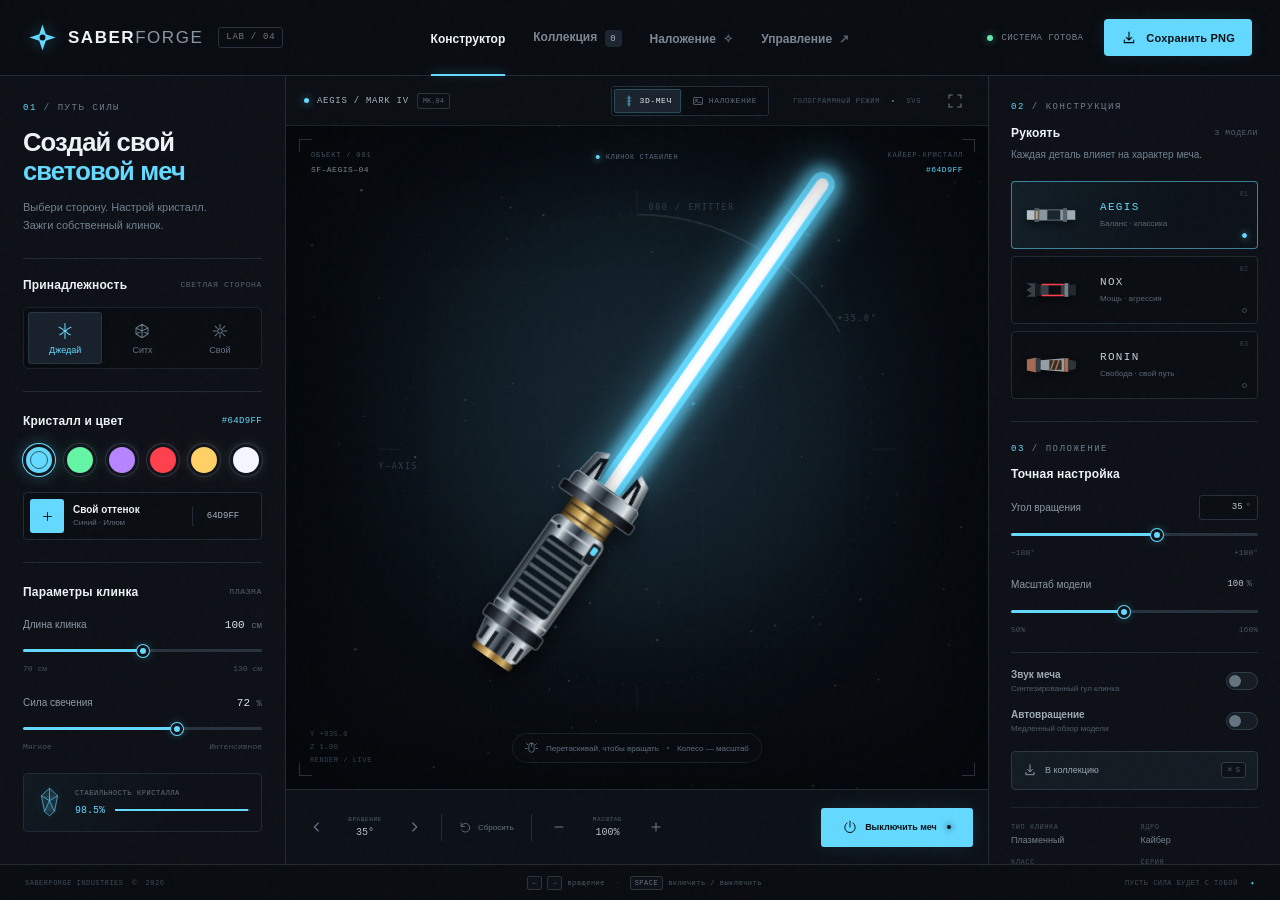
==== index.html @ 2fd8be06 "Release 1.0" ====
<!DOCTYPE html>
<html lang="ru">
<head>
  <meta charset="UTF-8">
  <meta name="viewport" content="width=device-width, initial-scale=1.0">
  <meta name="theme-color" content="#090c11">
  <meta name="description" content="Saberforge — конструктор светового меча и наложение клинка на фото. Выберите путь, цвет кристалла и рукоять, вращайте, масштабируйте и ставьте меч на любое изображение.">
  <title>Saberforge — конструктор светового меча</title>
  <link rel="icon" href="data:image/svg+xml,%3Csvg xmlns='http://www.w3.org/2000/svg' viewBox='0 0 64 64'%3E%3Cpath fill='%2364d9ff' d='M32 2l7 23 23 7-23 7-7 23-7-23-23-7 23-7z'/%3E%3C/svg%3E">
  <link rel="stylesheet" href="styles.css">
</head>
<body>
  <div class="app-shell">
    <header class="topbar">
      <button class="brand" id="brandButton" aria-label="Saberforge — вернуться к конструктору">
        <svg class="brand-mark" viewBox="0 0 40 40" aria-hidden="true">
          <path d="M20 2 24.5 15.5 38 20l-13.5 4.5L20 38l-4.5-13.5L2 20l13.5-4.5L20 2Z" fill="currentColor"/>
          <circle cx="20" cy="20" r="4" fill="#0a0d12"/>
        </svg>
        <span class="brand-word">SABER<span>FORGE</span></span>
        <span class="brand-edition">LAB / 04</span>
      </button>

      <nav class="main-nav" aria-label="Основная навигация">
        <button class="nav-link active" id="constructorButton">Конструктор</button>
        <button class="nav-link" id="collectionButton">Коллекция <span class="nav-count" id="collectionCount">0</span></button>
        <button class="nav-link" id="composeNavButton">Наложение <span class="nav-arrow">✧</span></button>
        <button class="nav-link" id="helpButton">Управление <span class="nav-arrow">↗</span></button>
      </nav>

      <div class="top-actions">
        <div class="system-status"><span class="status-dot"></span><span>Система готова</span></div>
        <button class="button button-primary export-button" id="exportButton">
          <svg viewBox="0 0 24 24" aria-hidden="true"><path d="M12 3v12m0 0 4-4m-4 4-4-4M5 15v4h14v-4"/></svg>
          <span id="exportLabel">Сохранить PNG</span>
        </button>
      </div>
    </header>

    <main class="workspace">
      <aside class="panel left-panel" aria-label="Настройки кристалла и клинка">
        <div class="panel-intro">
          <div class="eyebrow"><span>01</span> / ПУТЬ СИЛЫ</div>
          <h1>Создай свой<br><em>световой меч</em></h1>
          <p>Выбери сторону. Настрой кристалл.<br>Зажги собственный клинок.</p>
        </div>

        <section class="control-section faction-section">
          <div class="section-heading">
            <h2>Принадлежность</h2>
            <span class="micro-label" id="pathLabel">СВЕТЛАЯ СТОРОНА</span>
          </div>
          <div class="faction-switch" role="radiogroup" aria-label="Путь владельца">
            <button class="faction-button active" data-faction="jedi" role="radio" aria-checked="true">
              <svg viewBox="0 0 24 24" aria-hidden="true"><path d="M12 2v20M4 7c4 1 6 3 8 6 2-3 4-5 8-6M5 17c3-1 5-3 7-6 2 3 4 5 7 6"/></svg>
              Джедай
            </button>
            <button class="faction-button" data-faction="sith" role="radio" aria-checked="false">
              <svg viewBox="0 0 24 24" aria-hidden="true"><path d="m12 3 8 5v8l-8 5-8-5V8l8-5Zm0 0v18M4 8l16 8M20 8 4 16"/></svg>
              Ситх
            </button>
            <button class="faction-button" data-faction="custom" role="radio" aria-checked="false">
              <svg viewBox="0 0 24 24" aria-hidden="true"><path d="M12 3v4m0 10v4M3 12h4m10 0h4M5.6 5.6l2.8 2.8m7.2 7.2 2.8 2.8m0-12.8-2.8 2.8m-7.2 7.2-2.8 2.8"/><circle cx="12" cy="12" r="3"/></svg>
              Свой
            </button>
          </div>
        </section>

        <section class="control-section color-section">
          <div class="section-heading">
            <h2>Кристалл и цвет</h2>
            <span class="color-value" id="hexLabel">#64D9FF</span>
          </div>
          <div class="swatches" role="group" aria-label="Готовые цвета клинка">
            <button class="swatch active" style="--swatch:#64D9FF" data-color="#64D9FF" data-name="Синий · Илюм" aria-label="Синий цвет" title="Синий · Илюм"></button>
            <button class="swatch" style="--swatch:#64F5A5" data-color="#64F5A5" data-name="Зелёный · Дагоба" aria-label="Зелёный цвет" title="Зелёный · Дагоба"></button>
            <button class="swatch" style="--swatch:#B785FF" data-color="#B785FF" data-name="Фиолетовый · Хейст" aria-label="Фиолетовый цвет" title="Фиолетовый · Хейст"></button>
            <button class="swatch" style="--swatch:#FF404D" data-color="#FF404D" data-name="Красный · Мустафар" aria-label="Красный цвет" title="Красный · Мустафар"></button>
            <button class="swatch" style="--swatch:#FFD166" data-color="#FFD166" data-name="Жёлтый · Джедха" aria-label="Жёлтый цвет" title="Жёлтый · Джедха"></button>
            <button class="swatch swatch-white" style="--swatch:#F4F7FF" data-color="#F4F7FF" data-name="Белый · Очищенный" aria-label="Белый цвет" title="Белый · Очищенный"></button>
          </div>
          <div class="custom-color-control">
            <label class="color-picker-wrap" for="colorPicker" aria-label="Открыть палитру цветов">
              <input type="color" id="colorPicker" value="#64d9ff" aria-label="Выбрать собственный цвет">
              <svg viewBox="0 0 24 24" aria-hidden="true"><path d="M12 5v14M5 12h14"/></svg>
            </label>
            <span class="custom-color-copy"><strong>Свой оттенок</strong><small id="colorName">Синий · Илюм</small></span>
            <input class="hex-input" id="hexInput" value="64D9FF" maxlength="7" spellcheck="false" aria-label="HEX-код цвета">
          </div>
        </section>

        <section class="control-section blade-settings">
          <div class="section-heading"><h2>Параметры клинка</h2><span class="micro-label">ПЛАЗМА</span></div>
          <div class="range-control">
            <div class="range-label"><label for="bladeLength">Длина клинка</label><output id="bladeLengthValue" for="bladeLength">100 <span>см</span></output></div>
            <input type="range" id="bladeLength" min="70" max="130" value="100" step="1">
            <div class="range-extents"><span>70 см</span><span>130 см</span></div>
          </div>
          <div class="range-control glow-control">
            <div class="range-label"><label for="glowStrength">Сила свечения</label><output id="glowValue" for="glowStrength">72 <span>%</span></output></div>
            <input type="range" id="glowStrength" min="20" max="100" value="72" step="1">
            <div class="range-extents"><span>Мягкое</span><span>Интенсивное</span></div>
          </div>
        </section>

        <div class="crystal-status">
          <div class="crystal-icon" aria-hidden="true">
            <svg viewBox="0 0 40 48"><path d="m20 2 13 12-5 25-8 7-8-7-5-25L20 2Z"/><path d="m7 14 13 8 13-8M20 2v20m-8 17 8-17 8 17"/></svg>
          </div>
          <div class="crystal-status-copy">
            <span>СТАБИЛЬНОСТЬ КРИСТАЛЛА</span>
            <div class="stability-row"><strong id="stabilityValue">98.4%</strong><div class="stability-track"><i id="stabilityBar"></i></div></div>
          </div>
        </div>
      </aside>

      <section class="stage-panel" id="stagePanel" aria-label="Интерактивный предпросмотр меча">
        <div class="stage-topbar">
          <div class="model-title"><span class="live-dot"></span><strong id="saberModel">AEGIS / MARK IV</strong><span class="model-tag">MK.04</span></div>
          <div class="mode-switch" role="group" aria-label="Режим работы">
            <button class="mode-tab active" id="studioModeButton" aria-pressed="true">
              <svg viewBox="0 0 24 24" aria-hidden="true"><path d="M12 2v20"/><path d="M8 6h8M8 12h8M9 18h6" opacity=".55"/></svg>
              3D-меч
            </button>
            <button class="mode-tab" id="composeModeButton" aria-pressed="false">
              <svg viewBox="0 0 24 24" aria-hidden="true"><rect x="3" y="5" width="18" height="14" rx="2"/><circle cx="8.5" cy="10" r="1.6"/><path d="m4 17 5-5 4 4 3-2.5 5 4.5"/></svg>
              Наложение
            </button>
          </div>
          <div class="stage-mode">ГОЛОГРАММНЫЙ РЕЖИМ <span>•</span> SVG</div>
          <button class="icon-button fullscreen-button" id="fullscreenButton" title="Развернуть предпросмотр" aria-label="Развернуть предпросмотр">
            <svg viewBox="0 0 24 24" aria-hidden="true"><path d="M8 3H3v5m13-5h5v5M3 16v5h5m13-5v5h-5"/></svg>
          </button>
        </div>

        <div class="stage" id="stage" tabindex="0" aria-label="Световой меч. Перетаскивайте для вращения, используйте колесо мыши для масштабирования.">
          <canvas id="starsCanvas" aria-hidden="true"></canvas>
          <div class="stage-grid" aria-hidden="true"></div>
          <div class="ambient-glow" aria-hidden="true"></div>
          <div class="stage-vignette" aria-hidden="true"></div>

          <div class="stage-label stage-label-left">
            <span>ОБЪЕКТ / 001</span>
            <strong id="objectLabel">SF–AEGIS–04</strong>
          </div>
          <div class="stage-label stage-label-right">
            <span>КАЙБЕР-КРИСТАЛЛ</span>
            <strong id="crystalLabel">#64D9FF</strong>
          </div>
          <div class="stage-status" id="stageStatus"><i></i><span>КЛИНОК СТАБИЛЕН</span></div>

          <svg id="saberSvg" class="saber-svg" viewBox="0 0 1000 800" xmlns="http://www.w3.org/2000/svg" role="img" aria-label="Собранный световой меч">
            <defs>
              <linearGradient id="metal" x1="0" y1="0" x2="1" y2="0">
                <stop offset="0" stop-color="#141a20"/><stop offset=".12" stop-color="#5e6a75"/><stop offset=".25" stop-color="#d8e0e5"/><stop offset=".36" stop-color="#697580"/><stop offset=".51" stop-color="#242d35"/><stop offset=".7" stop-color="#98a3ac"/><stop offset=".85" stop-color="#e1e6e9"/><stop offset="1" stop-color="#242b31"/>
              </linearGradient>
              <linearGradient id="darkMetal" x1="0" y1="0" x2="1" y2="0">
                <stop offset="0" stop-color="#050609"/><stop offset=".18" stop-color="#252b33"/><stop offset=".33" stop-color="#6e7780"/><stop offset=".47" stop-color="#15191f"/><stop offset=".72" stop-color="#303740"/><stop offset=".88" stop-color="#101318"/><stop offset="1" stop-color="#030405"/>
              </linearGradient>
              <linearGradient id="goldMetal" x1="0" y1="0" x2="1" y2="0">
                <stop offset="0" stop-color="#302515"/><stop offset=".2" stop-color="#a78243"/><stop offset=".4" stop-color="#f2d58c"/><stop offset=".55" stop-color="#8d6a32"/><stop offset=".78" stop-color="#d4b36a"/><stop offset="1" stop-color="#3e2e17"/>
              </linearGradient>
              <linearGradient id="copperMetal" x1="0" y1="0" x2="1" y2="0">
                <stop offset="0" stop-color="#24120e"/><stop offset=".2" stop-color="#8e4b37"/><stop offset=".4" stop-color="#dc9470"/><stop offset=".62" stop-color="#663426"/><stop offset=".82" stop-color="#bd7456"/><stop offset="1" stop-color="#28140f"/>
              </linearGradient>
              <filter id="glowHeavy" filterUnits="userSpaceOnUse" x="-180" y="-480" width="360" height="640" color-interpolation-filters="sRGB"><feGaussianBlur stdDeviation="22"/></filter>
              <filter id="glowMedium" filterUnits="userSpaceOnUse" x="-100" y="-450" width="200" height="600" color-interpolation-filters="sRGB"><feGaussianBlur stdDeviation="8"/></filter>
              <filter id="softShadow" x="-80%" y="-40%" width="260%" height="190%"><feDropShadow dx="8" dy="14" stdDeviation="12" flood-color="#000" flood-opacity=".6"/></filter>
              <filter id="smallGlow" x="-200%" y="-200%" width="500%" height="500%"><feGaussianBlur stdDeviation="3"/></filter>
            </defs>

            <g class="orbit-system" fill="none" stroke="#7290a8" stroke-width="1" opacity=".18" aria-hidden="true">
              <circle cx="500" cy="390" r="284" stroke-dasharray="2 12"/>
              <circle cx="500" cy="390" r="338" stroke-dasharray="1 20" opacity=".55"/>
              <path d="M500 78v26M500 676v26M188 390h26M786 390h26" opacity=".8"/>
              <path d="M279 169l18 18M703 593l18 18M279 611l18-18M703 187l18-18" opacity=".5"/>
              <path d="M500 390 739 247" stroke-dasharray="4 9" opacity=".45"/>
              <circle cx="500" cy="390" r="7"/><circle cx="500" cy="390" r="2" fill="#7290a8"/>
              <path d="M500 107a283 283 0 0 1 245 142" stroke="#9bb2c4" stroke-width="2" opacity=".8"/>
            </g>
            <g class="orbit-copy" fill="#7890a3" opacity=".35" font-family="monospace" font-size="10" letter-spacing="2" aria-hidden="true">
              <text x="514" y="101">000 / EMITTER</text><text x="742" y="235">+35.0°</text><text x="188" y="414">Y–AXIS</text>
            </g>

            <g id="saberWorld" transform="translate(500 390)">
              <g id="saberTransform" transform="rotate(35) scale(1)">
                <g id="bladeScaler" transform="translate(0 60) scale(1 1) translate(0 -60)">
                  <g id="bladeGroup" fill="none" stroke-linecap="round">
                    <line x1="0" y1="-390" x2="0" y2="61" stroke="#64D9FF" stroke-width="74" opacity=".25" filter="url(#glowHeavy)" data-blade-color data-glow-heavy/>
                    <line x1="0" y1="-390" x2="0" y2="61" stroke="#64D9FF" stroke-width="48" opacity=".72" filter="url(#glowMedium)" data-blade-color data-glow-medium/>
                    <line x1="0" y1="-390" x2="0" y2="61" stroke="#64D9FF" stroke-width="30" opacity=".96" data-blade-color/>
                    <line x1="0" y1="-390" x2="0" y2="61" stroke="#F8FCFF" stroke-width="15"/>
                    <line x1="0" y1="-390" x2="0" y2="61" stroke="#FFFFFF" stroke-width="6"/>
                    <g id="bladeSparks" fill="#64D9FF" stroke="none" data-blade-fill>
                      <circle cx="24" cy="-84" r="2.2"><animate attributeName="opacity" values="0;1;0" dur="1.8s" repeatCount="indefinite"/></circle>
                      <circle cx="-27" cy="-214" r="1.6"><animate attributeName="opacity" values="0;.8;0" dur="2.3s" begin="-.8s" repeatCount="indefinite"/></circle>
                      <circle cx="21" cy="-330" r="1.8"><animate attributeName="opacity" values="0;.9;0" dur="2s" begin="-.3s" repeatCount="indefinite"/></circle>
                    </g>
                  </g>
                </g>

                <g id="hiltAegis" class="hilt-variant" filter="url(#softShadow)">
                  <path d="M-43 68-38 31-23 23-17 59H17L23 23 38 31 43 68Z" fill="url(#metal)" stroke="#87939c" stroke-width="1"/>
                  <path d="M-32 62-28 36-23 33-20 59M32 62 28 36 23 33 20 59" fill="none" stroke="#11181e" stroke-width="5"/>
                  <rect x="-46" y="61" width="92" height="23" rx="5" fill="url(#metal)" stroke="#a4afb7" stroke-width="1"/>
                  <rect x="-52" y="78" width="104" height="13" rx="3" fill="url(#darkMetal)" stroke="#66717a"/>
                  <rect x="-31" y="90" width="62" height="30" fill="url(#goldMetal)"/>
                  <path d="M-31 98h62M-31 111h62" stroke="#2c261b" stroke-width="3" opacity=".7"/>
                  <rect x="-36" y="117" width="72" height="139" rx="9" fill="url(#metal)" stroke="#87939c"/>
                  <rect x="-28" y="143" width="56" height="91" rx="5" fill="#11171c" stroke="#46515a"/>
                  <g stroke="#53606a" stroke-width="4">
                    <path d="M-27 151h54M-27 163h54M-27 175h54M-27 187h54M-27 199h54M-27 211h54M-27 223h54"/>
                  </g>
                  <path d="M-36 129h72M-36 243h72" stroke="#d6dde1" stroke-width="3" opacity=".65"/>
                  <rect x="22" y="122" width="13" height="27" rx="3" fill="#171d22" stroke="#929ca4"/>
                  <rect x="25" y="126" width="7" height="10" rx="2" fill="#64D9FF" data-accent-fill/>
                  <circle cx="-24" cy="130" r="3" fill="#12181d" stroke="#aab3ba"/>
                  <rect x="-40" y="253" width="80" height="16" rx="3" fill="url(#darkMetal)" stroke="#727e87"/>
                  <path d="M-34 269h68l-5 27-12 10h-34l-12-10Z" fill="url(#metal)" stroke="#75818a"/>
                  <path d="M-25 277v18M-12 277v24M0 277v26M12 277v24M25 277v18" stroke="#1b242b" stroke-width="5"/>
                  <rect x="-28" y="300" width="56" height="9" rx="3" fill="url(#goldMetal)"/>
                </g>

                <g id="hiltNox" class="hilt-variant" style="display:none" filter="url(#softShadow)">
                  <path d="M-55 69-46 12-26 30-18 64H18L26 30 46 12 55 69 35 86h-70Z" fill="url(#darkMetal)" stroke="#5f6870"/>
                  <path d="m-45 19 9 48M45 19 36 67" stroke="#a4adb4" stroke-width="3" opacity=".55"/>
                  <path d="M-33 58-28 31M33 58 28 31" stroke="#FF404D" stroke-width="3" data-accent-stroke filter="url(#smallGlow)"/>
                  <rect x="-48" y="68" width="96" height="26" rx="3" fill="url(#darkMetal)" stroke="#69737c"/>
                  <path d="M-48 74h96M-43 89h86" stroke="#a0a8ae" stroke-width="2" opacity=".5"/>
                  <rect x="-35" y="93" width="70" height="30" fill="url(#metal)"/>
                  <rect x="-40" y="121" width="80" height="139" rx="5" fill="url(#darkMetal)" stroke="#59636b"/>
                  <path d="M-40 135h80M-40 247h80" stroke="#77828b" stroke-width="4"/>
                  <path d="M-26 146h52v86h-52Z" fill="#080b0e" stroke="#343d45"/>
                  <g stroke="#3f4952" stroke-width="5">
                    <path d="m-25 153 50 12M-25 170l50 12M-25 187l50 12M-25 204l50 12"/>
                  </g>
                  <path d="M-31 128v117M31 128v117" stroke="#FF404D" stroke-width="2" opacity=".8" data-accent-stroke/>
                  <rect x="17" y="126" width="17" height="28" rx="2" fill="#080a0d" stroke="#7a848c"/>
                  <circle cx="25.5" cy="135" r="4" fill="#FF404D" data-accent-fill/>
                  <path d="M-43 258h86l-6 19h-74Z" fill="url(#metal)" stroke="#606b73"/>
                  <path d="M-35 276h70l-7 29-13 8h-30l-13-8Z" fill="url(#darkMetal)" stroke="#535e67"/>
                  <path d="M-23 281v22M-8 281v27M8 281v27M23 281v22" stroke="#050709" stroke-width="6"/>
                  <path d="M-23 311h46" stroke="#FF404D" stroke-width="3" data-accent-stroke/>
                </g>

                <g id="hiltRonin" class="hilt-variant" style="display:none" filter="url(#softShadow)">
                  <path d="M-40 66-34 29h16l5 35H13l5-35h16l6 37-12 18h-56Z" fill="url(#copperMetal)" stroke="#b8795e"/>
                  <path d="M-28 32v29M28 32v29" stroke="#f0b292" stroke-width="2" opacity=".6"/>
                  <rect x="-45" y="65" width="90" height="21" rx="8" fill="url(#darkMetal)" stroke="#76818a"/>
                  <rect x="-36" y="84" width="72" height="24" fill="url(#copperMetal)"/>
                  <path d="M-36 92h72M-36 102h72" stroke="#321d17" stroke-width="3"/>
                  <path d="M-34 107h68l8 143h-84Z" fill="url(#metal)" stroke="#7f8b93"/>
                  <path d="M-28 134h56l5 96h-66Z" fill="#191715" stroke="#65574d"/>
                  <g fill="none" stroke="#8d6b52" stroke-width="6">
                    <path d="m-28 139 55 17M-29 158l57 17M-30 177l59 17M-31 196l61 17"/>
                  </g>
                  <path d="M-35 118h70M-39 237h78" stroke="#d4a484" stroke-width="3"/>
                  <path d="M-37 120v112" stroke="#64D9FF" stroke-width="2" opacity=".85" data-accent-stroke/>
                  <rect x="20" y="114" width="20" height="34" rx="5" fill="url(#copperMetal)" stroke="#d69b7d"/>
                  <circle cx="30" cy="124" r="4" fill="#64D9FF" data-accent-fill/>
                  <rect x="-43" y="247" width="86" height="17" rx="4" fill="url(#copperMetal)" stroke="#bd8064"/>
                  <path d="M-35 264h70l-3 29-16 13h-32l-16-13Z" fill="url(#darkMetal)" stroke="#657079"/>
                  <path d="m-23 271 46 22M-25 285l25 12M3 270l22 11" stroke="#8f5b45" stroke-width="5"/>
                  <circle cx="0" cy="303" r="7" fill="url(#copperMetal)" stroke="#d19779"/>
                </g>
              </g>
            </g>
          </svg>

          <div class="drag-hint" id="dragHint">
            <svg viewBox="0 0 24 24" aria-hidden="true"><rect x="7" y="2" width="10" height="17" rx="5"/><path d="M12 2v6M4 12H1m22 0h-3M5 5 3 3m16 2 2-2"/></svg>
            <span>Перетаскивай, чтобы вращать</span><i></i><span>Колесо — масштаб</span>
          </div>
          <div class="view-data" aria-hidden="true"><span id="viewRotation">Y 035.0</span><span id="viewScale">Z 1.00</span><span>RENDER / LIVE</span></div>
          <div class="corner corner-tl" aria-hidden="true"></div><div class="corner corner-tr" aria-hidden="true"></div><div class="corner corner-bl" aria-hidden="true"></div><div class="corner corner-br" aria-hidden="true"></div>
        </div>

        <div class="compose-stage" id="composeStage" aria-label="Наложение светового меча на фото" hidden>
          <div class="compose-empty" id="composeEmpty">
            <div class="compose-empty-card">
              <div class="compose-empty-icon" aria-hidden="true">
                <svg viewBox="0 0 48 48"><rect x="4" y="10" width="40" height="29" rx="3"/><circle cx="16.5" cy="21" r="4"/><path d="m8 35 11-11 6.5 6.5 5.5-4.5 8 9"/></svg>
                <span>✦</span>
              </div>
              <span class="eyebrow"><span>04</span> / КОМПОЗИТ</span>
              <h2>Наложи меч на фото</h2>
              <p>Загрузи снимок, поставь клинок в нужную точку, подгони размер и угол — и сохрани готовую картинку. Фото не покидает браузер.</p>
              <div class="compose-empty-actions">
                <button class="button button-primary" id="uploadPhotoButton">
                  <svg viewBox="0 0 24 24" aria-hidden="true"><path d="M12 16V4m0 0L8 8m4-4 4 4M4 16v4h16v-4"/></svg>
                  <span>Выбрать фото</span>
                </button>
                <button class="button button-ghost" id="demoPhotoButton">Пример</button>
              </div>
              <span class="compose-empty-note">JPG · PNG · WEBP — или перетащи файл в это окно, либо вставь из буфера (Ctrl + V)</span>
            </div>
          </div>

          <div class="compose-viewport" id="composeViewport" hidden>
            <div class="compose-frame" id="composeFrame">
              <img class="compose-image" id="composeImage" alt="Фото с наложенным световым мечом" draggable="false">
              <svg class="compose-svg" id="composeSvg" xmlns="http://www.w3.org/2000/svg" aria-hidden="true">
                <defs id="composeDefs"></defs>
                <g id="ovRoot">
                  <g id="ovBladeScaler">
                    <g id="ovGlow" style="mix-blend-mode:screen">
                      <line data-ov-glow data-blade-color data-glow-heavy x1="0" y1="-390" x2="0" y2="61" stroke-width="74" opacity=".25" stroke-linecap="round" filter="url(#ov-glowHeavy)"/>
                      <line data-ov-glow data-blade-color data-glow-medium x1="0" y1="-390" x2="0" y2="61" stroke-width="48" opacity=".72" stroke-linecap="round" filter="url(#ov-glowMedium)"/>
                    </g>
                    <g id="ovSolid">
                      <line data-ov-core data-blade-color x1="0" y1="-390" x2="0" y2="61" stroke-width="30" opacity=".96" stroke-linecap="round"/>
                      <line x1="0" y1="-390" x2="0" y2="61" stroke="#F8FCFF" stroke-width="15" stroke-linecap="round"/>
                      <line x1="0" y1="-390" x2="0" y2="61" stroke="#FFFFFF" stroke-width="6" stroke-linecap="round"/>
                    </g>
                  </g>
                  <g id="ovHilt"></g>
                </g>
                <g id="ovGuides" pointer-events="none">
                  <line id="ovGuideLine" stroke="#9dc4dd" stroke-width="1" stroke-dasharray="6 9" opacity=".45" vector-effect="non-scaling-stroke"/>
                </g>
              </svg>
              <div class="ov-pivot" id="ovPivot" hidden></div>
              <button class="ov-handle ov-handle-rotate" id="ovRotateHandle" type="button" title="Повернуть меч" aria-label="Повернуть меч" hidden>
                <svg viewBox="0 0 24 24" aria-hidden="true"><path d="M20 12a8 8 0 1 1-3.2-6.4M20 4v5h-5"/></svg>
              </button>
              <button class="ov-handle ov-handle-scale" id="ovScaleHandle" type="button" title="Изменить размер" aria-label="Изменить размер" hidden>
                <svg viewBox="0 0 24 24" aria-hidden="true"><path d="M9 5H5v4m10-4h4v4M5 15v4h4m10-4v4h-4M9 9l-3-3m9 3 3-3M9 15l-3 3m9-3 3 3"/></svg>
              </button>
            </div>
          </div>

          <div class="compose-hint" id="composeHint" hidden>
            <svg viewBox="0 0 24 24" aria-hidden="true"><path d="M8 11V5.5a1.5 1.5 0 0 1 3 0V11m0 0V4.5a1.5 1.5 0 0 1 3 0V11m0 0V6.5a1.5 1.5 0 0 1 3 0V14a6 6 0 0 1-6 6h-1.5a5 5 0 0 1-3.9-1.9L5 15"/></svg>
            <span>Тащи меч — двигаешь</span><i></i><span>Кружок на клинке — поворот</span><i></i><span>Колесо — размер</span>
          </div>
          <div class="corner corner-tl" aria-hidden="true"></div><div class="corner corner-tr" aria-hidden="true"></div><div class="corner corner-bl" aria-hidden="true"></div><div class="corner corner-br" aria-hidden="true"></div>
        </div>

        <div class="stage-toolbar" aria-label="Быстрое управление видом">
          <div class="toolbar-group rotation-group">
            <button class="icon-button" id="rotateLeftButton" title="Повернуть на 15° влево" aria-label="Повернуть влево"><svg viewBox="0 0 24 24" aria-hidden="true"><path d="m14 6-6 6 6 6"/></svg></button>
            <div class="toolbar-readout"><span>ВРАЩЕНИЕ</span><strong id="rotationToolbarValue">35°</strong></div>
            <button class="icon-button" id="rotateRightButton" title="Повернуть на 15° вправо" aria-label="Повернуть вправо"><svg viewBox="0 0 24 24" aria-hidden="true"><path d="m10 6 6 6-6 6"/></svg></button>
          </div>
          <span class="toolbar-divider"></span>
          <button class="reset-button" id="resetViewButton"><svg viewBox="0 0 24 24" aria-hidden="true"><path d="M4 10a8 8 0 1 1 1 7M4 4v6h6"/></svg><span>Сбросить</span></button>
          <span class="toolbar-divider second-divider"></span>
          <div class="toolbar-group scale-group">
            <button class="icon-button" id="zoomOutButton" title="Уменьшить" aria-label="Уменьшить масштаб"><svg viewBox="0 0 24 24" aria-hidden="true"><path d="M6 12h12"/></svg></button>
            <div class="toolbar-readout"><span>МАСШТАБ</span><strong id="scaleToolbarValue">100%</strong></div>
            <button class="icon-button" id="zoomInButton" title="Увеличить" aria-label="Увеличить масштаб"><svg viewBox="0 0 24 24" aria-hidden="true"><path d="M6 12h12M12 6v12"/></svg></button>
          </div>
          <button class="ignite-button" id="igniteButton" aria-pressed="true">
            <svg viewBox="0 0 24 24" aria-hidden="true"><path d="M12 2v10m-5-7a9 9 0 1 0 10 0"/></svg>
            <span class="ignite-label">Выключить меч</span><i></i>
          </button>
        </div>

        <div class="stage-toolbar compose-toolbar" id="composeToolbar" aria-label="Управление мечом на фото" hidden>
          <button class="toolbar-photo-button" id="changePhotoButton" title="Выбрать другое фото">
            <svg viewBox="0 0 24 24" aria-hidden="true"><rect x="3" y="5" width="18" height="14" rx="2"/><circle cx="8.5" cy="10" r="1.6"/><path d="m4 17 5-5 4 4 3-2.5 5 4.5"/></svg>
            <span>Фото</span>
          </button>
          <span class="toolbar-divider"></span>
          <div class="toolbar-group rotation-group">
            <button class="icon-button" id="composeRotateLeft" title="Повернуть на 5° влево" aria-label="Повернуть влево"><svg viewBox="0 0 24 24" aria-hidden="true"><path d="m14 6-6 6 6 6"/></svg></button>
            <div class="toolbar-readout"><span>УГОЛ</span><strong id="composeRotationValue">0°</strong></div>
            <button class="icon-button" id="composeRotateRight" title="Повернуть на 5° вправо" aria-label="Повернуть вправо"><svg viewBox="0 0 24 24" aria-hidden="true"><path d="m10 6 6 6-6 6"/></svg></button>
          </div>
          <span class="toolbar-divider"></span>
          <div class="toolbar-group scale-group">
            <button class="icon-button" id="composeZoomOut" title="Уменьшить меч" aria-label="Уменьшить"><svg viewBox="0 0 24 24" aria-hidden="true"><path d="M6 12h12"/></svg></button>
            <div class="toolbar-readout"><span>РАЗМЕР</span><strong id="composeScaleValue">50%</strong></div>
            <button class="icon-button" id="composeZoomIn" title="Увеличить меч" aria-label="Увеличить"><svg viewBox="0 0 24 24" aria-hidden="true"><path d="M6 12h12M12 6v12"/></svg></button>
          </div>
          <span class="toolbar-divider"></span>
          <button class="reset-button flip-button" id="flipSaberButton" aria-pressed="false" title="Перевернуть меч другим концом">
            <svg viewBox="0 0 24 24" aria-hidden="true"><path d="M12 3v18m0-18-4 4m4-4 4 4m-4 14-4-4m4 4 4-4"/></svg>
            <span>Отразить</span>
          </button>
          <button class="reset-button" id="resetComposeButton" title="Вернуть меч в исходное положение">
            <svg viewBox="0 0 24 24" aria-hidden="true"><path d="M4 10a8 8 0 1 1 1 7M4 4v6h6"/></svg>
            <span>Сброс</span>
          </button>
          <button class="ignite-button" id="composeIgniteButton" aria-pressed="true">
            <svg viewBox="0 0 24 24" aria-hidden="true"><path d="M12 2v10m-5-7a9 9 0 1 0 10 0"/></svg>
            <span class="ignite-label">Выключить меч</span><i></i>
          </button>
        </div>
      </section>

      <aside class="panel right-panel" aria-label="Настройки рукояти и положения">
        <section class="control-section hilt-section">
          <div class="eyebrow"><span>02</span> / КОНСТРУКЦИЯ</div>
          <div class="section-heading hilt-heading"><h2>Рукоять</h2><span class="micro-label">3 МОДЕЛИ</span></div>
          <p class="section-description">Каждая деталь влияет на характер меча.</p>
          <div class="hilt-options" role="radiogroup" aria-label="Модель рукояти">
            <button class="hilt-card active" data-hilt="aegis" role="radio" aria-checked="true">
              <span class="hilt-preview" aria-hidden="true">
                <svg viewBox="0 0 110 44"><g transform="translate(55 22) rotate(-90)"><path d="M-7-42h14v12H-7z" fill="#b5c0c9"/><path d="M-10-31h20v7h-20z" fill="#525e68"/><path d="M-8-24h16v35H-8z" fill="#89969f"/><path d="M-7-12H7v19H-7z" fill="#1b242b"/><path d="M-10 11h20v6h-20z" fill="#59656e"/><path d="M-7 17H7v12H-7z" fill="#9eabb4"/><path d="M-6-29H6v3H-6z" fill="#c6a867"/></g></svg>
              </span>
              <span class="hilt-card-copy"><strong>AEGIS</strong><small>Баланс · классика</small></span>
              <span class="hilt-card-index">01</span><span class="selected-indicator"></span>
            </button>
            <button class="hilt-card" data-hilt="nox" role="radio" aria-checked="false">
              <span class="hilt-preview" aria-hidden="true">
                <svg viewBox="0 0 110 44"><g transform="translate(55 22) rotate(-90)"><path d="m-10-43 5 8 5-8 5 8 5-8v14h-20z" fill="#373f47"/><path d="M-9-30H9v8H-9z" fill="#151a1f"/><path d="M-8-22H8v35H-8z" fill="#343d45"/><path d="M-7-10H7V8H-7z" fill="#090c10"/><path d="M-10 13h20v6h-20z" fill="#77818a"/><path d="M-8 19H8v11H-8z" fill="#20272d"/><path d="M-9-20H-7v32H-9zM7-20H9v32H7z" fill="#ff404d"/></g></svg>
              </span>
              <span class="hilt-card-copy"><strong>NOX</strong><small>Мощь · агрессия</small></span>
              <span class="hilt-card-index">02</span><span class="selected-indicator"></span>
            </button>
            <button class="hilt-card" data-hilt="ronin" role="radio" aria-checked="false">
              <span class="hilt-preview" aria-hidden="true">
                <svg viewBox="0 0 110 44"><g transform="translate(55 22) rotate(-90)"><path d="M-8-42H8l3 14h-22z" fill="#a56b51"/><path d="M-10-29h20v7h-20z" fill="#313a42"/><path d="M-7-22H7l3 35h-20z" fill="#939ea5"/><path d="M-7-9H7V9H-7z" fill="#382a22"/><path d="M-10 13h20v6h-20z" fill="#a56b51"/><path d="M-8 19H8l-2 11H-6z" fill="#2b333a"/><path d="m-7-7 14 5M-7 0l14 5" stroke="#a57b5f" stroke-width="2"/></g></svg>
              </span>
              <span class="hilt-card-copy"><strong>RONIN</strong><small>Свобода · свой путь</small></span>
              <span class="hilt-card-index">03</span><span class="selected-indicator"></span>
            </button>
          </div>
        </section>

        <section class="control-section position-section">
          <div class="eyebrow"><span>03</span> / ПОЛОЖЕНИЕ</div>
          <div class="section-heading"><h2>Точная настройка</h2></div>
          <div class="range-control position-control">
            <div class="range-label"><label for="rotationRange">Угол вращения</label><div class="number-field"><input type="number" id="rotationInput" min="-180" max="180" value="35" aria-label="Угол вращения в градусах"><span>°</span></div></div>
            <input type="range" id="rotationRange" min="-180" max="180" value="35" step="1">
            <div class="range-extents"><span>−180°</span><span>+180°</span></div>
          </div>
          <div class="range-control position-control">
            <div class="range-label"><label for="scaleRange">Масштаб модели</label><div class="number-field static-number"><output id="scaleValue" for="scaleRange">100</output><span>%</span></div></div>
            <input type="range" id="scaleRange" min="50" max="160" value="100" step="1">
            <div class="range-extents"><span>50%</span><span>160%</span></div>
          </div>
        </section>

        <section class="control-section experience-section">
          <div class="toggle-row">
            <div><strong>Звук меча</strong><small>Синтезированный гул клинка</small></div>
            <button class="switch" id="soundToggle" role="switch" aria-checked="false" aria-label="Звук меча"><span></span></button>
          </div>
          <div class="toggle-row">
            <div><strong>Автовращение</strong><small>Медленный обзор модели</small></div>
            <button class="switch" id="autoRotateToggle" role="switch" aria-checked="false" aria-label="Автовращение"><span></span></button>
          </div>
        </section>

        <div class="right-bottom">
          <button class="save-collection-button" id="saveCollectionButton"><svg viewBox="0 0 24 24" aria-hidden="true"><path d="M12 3v12m-4-4 4 4 4-4M5 16v4h14v-4"/></svg><span>В коллекцию</span><kbd>⌘ S</kbd></button>
          <div class="spec-grid">
            <div><span>ТИП КЛИНКА</span><strong>Плазменный</strong></div>
            <div><span>ЯДРО</span><strong>Кайбер</strong></div>
            <div><span>КЛАСС</span><strong id="classSpec">Джедай</strong></div>
            <div><span>СЕРИЯ</span><strong>SF / 04</strong></div>
          </div>
        </div>
      </aside>
    </main>

    <footer class="footer">
      <span>SABERFORGE INDUSTRIES <i>©</i> 2026</span>
      <span class="footer-tip"><kbd>←</kbd><kbd>→</kbd> вращение <b>·</b> <kbd>SPACE</kbd> включить / выключить</span>
      <span class="footer-signature">ПУСТЬ СИЛА БУДЕТ С ТОБОЙ <span>✦</span></span>
    </footer>
  </div>

  <dialog class="modal collection-modal" id="collectionDialog">
    <div class="modal-header">
      <div><span class="eyebrow">ЛИЧНЫЙ АРХИВ</span><h2>Моя коллекция</h2><p>Сохранённые мечи живут в этом браузере.</p></div>
      <button class="icon-button modal-close" data-close="collectionDialog" aria-label="Закрыть коллекцию"><svg viewBox="0 0 24 24"><path d="m6 6 12 12M18 6 6 18"/></svg></button>
    </div>
    <div class="collection-grid" id="collectionGrid"></div>
  </dialog>

  <dialog class="modal help-modal" id="helpDialog">
    <div class="modal-header">
      <div><span class="eyebrow">КРАТКИЙ ИНСТРУКТАЖ</span><h2>Управление мечом</h2><p>Всё необходимое для работы в мастерской.</p></div>
      <button class="icon-button modal-close" data-close="helpDialog" aria-label="Закрыть справку"><svg viewBox="0 0 24 24"><path d="m6 6 12 12M18 6 6 18"/></svg></button>
    </div>
    <div class="help-list">
      <div><span class="help-number">01</span><div><strong>Вращение</strong><p>Захвати меч мышью или пальцем и двигай влево и вправо. Стрелки на клавиатуре поворачивают на 5°.</p></div><kbd>← →</kbd></div>
      <div><span class="help-number">02</span><div><strong>Масштаб</strong><p>Используй колесо мыши над голограммой, кнопки под ней или клавиши «+» и «−».</p></div><kbd>+ −</kbd></div>
      <div><span class="help-number">03</span><div><strong>Своя конфигурация</strong><p>Выбери путь, модель рукояти и готовый кристалл — или задай любой HEX-цвет вручную.</p></div><span class="help-gem">◆</span></div>
      <div><span class="help-number">04</span><div><strong>Сохранение</strong><p>«Сохранить PNG» создаёт изображение голограммы. Кнопка «В коллекцию» сохраняет настройки локально.</p></div><kbd>⌘ S</kbd></div>
      <div><span class="help-number">05</span><div><strong>Наложение на фото</strong><p>Режим «Наложение»: загрузи снимок, тащи меч мышью, крути за кружок на клинке, тяни за нижний кружок или колесо мыши для размера. Shift при повороте — шаг 15°. Затем «Сохранить фото».</p></div><kbd>⇧</kbd></div>
    </div>
    <button class="button button-primary help-ready" data-close="helpDialog">Понятно, к сборке</button>
  </dialog>

  <input type="file" id="photoInput" accept="image/*" hidden>
  <div class="toast" id="toast" role="status" aria-live="polite"><span class="toast-icon">✓</span><span id="toastMessage">Готово</span></div>
  <script src="assets/demo-photo.js"></script>
  <script src="app.js"></script>
</body>
</html>
---- styles.css ----
@charset "UTF-8";

:root {
  color-scheme: dark;
  --bg: #080a0e;
  --panel: #0d1117;
  --panel-deep: #090d12;
  --surface: #121821;
  --surface-hover: #18212c;
  --line: #222a34;
  --line-soft: #1a222c;
  --text: #edf2f7;
  --muted: #7d8997;
  --dim: #505c6a;
  --saber-color: #64d9ff;
  --saber-rgb: 100, 217, 255;
  --on-saber: #071016;
  --mono: "SFMono-Regular", Consolas, "Liberation Mono", Menlo, monospace;
  --sans: Inter, "Segoe UI", Roboto, Helvetica, Arial, sans-serif;
}

* { box-sizing: border-box; }
html { min-width: 320px; background: var(--bg); }
body {
  margin: 0;
  min-width: 320px;
  min-height: 100vh;
  color: var(--text);
  background:
    radial-gradient(circle at 50% -20%, rgba(74, 104, 133, .08), transparent 38%),
    var(--bg);
  font-family: var(--sans);
  font-size: 14px;
  -webkit-font-smoothing: antialiased;
}
body::before {
  content: "";
  position: fixed;
  inset: 0;
  z-index: 9999;
  opacity: .024;
  pointer-events: none;
  background-image: url("data:image/svg+xml,%3Csvg viewBox='0 0 180 180' xmlns='http://www.w3.org/2000/svg'%3E%3Cfilter id='n'%3E%3CfeTurbulence type='fractalNoise' baseFrequency='.85' numOctaves='4' stitchTiles='stitch'/%3E%3C/filter%3E%3Crect width='100%25' height='100%25' filter='url(%23n)' opacity='.8'/%3E%3C/svg%3E");
}
button, input { font: inherit; }
button { color: inherit; }
button, label, input[type="range"] { -webkit-tap-highlight-color: transparent; }
button { border: 0; cursor: pointer; }
button:focus-visible, input:focus-visible, .stage:focus-visible {
  outline: 2px solid var(--saber-color);
  outline-offset: 3px;
}
button:disabled { opacity: .55; cursor: wait; }
svg { display: block; }
::selection { color: #071016; background: var(--saber-color); }
::-webkit-scrollbar { width: 5px; height: 5px; }
::-webkit-scrollbar-track { background: transparent; }
::-webkit-scrollbar-thumb { background: #2a3541; border-radius: 8px; }

.app-shell { min-height: 100vh; display: flex; flex-direction: column; }
.topbar {
  height: 76px;
  flex: 0 0 76px;
  padding: 0 28px;
  display: grid;
  grid-template-columns: 1fr auto 1fr;
  align-items: center;
  gap: 24px;
  background: rgba(10, 13, 18, .96);
  border-bottom: 1px solid var(--line);
  position: relative;
  z-index: 20;
}
.brand {
  display: flex;
  align-items: center;
  justify-self: start;
  gap: 11px;
  padding: 0;
  background: transparent;
  text-align: left;
}
.brand-mark { width: 29px; height: 29px; color: var(--saber-color); filter: drop-shadow(0 0 8px rgba(var(--saber-rgb), .3)); transition: color .3s; }
.brand-word { font-size: 17px; font-weight: 800; letter-spacing: .09em; line-height: 1; }
.brand-word > span { color: #8b96a2; font-weight: 400; }
.brand-edition {
  margin-left: 4px;
  padding: 5px 7px;
  border: 1px solid #28323d;
  border-radius: 3px;
  color: #6d7884;
  font: 9px/1 var(--mono);
  letter-spacing: .08em;
}
.main-nav { align-self: stretch; display: flex; align-items: stretch; gap: 28px; }
.nav-link {
  position: relative;
  padding: 2px 0 0;
  background: transparent;
  color: #7b8794;
  font-size: 12px;
  font-weight: 600;
  white-space: nowrap;
  transition: color .2s;
}
.nav-link:hover { color: #e7edf3; }
.nav-link.active { color: var(--text); }
.nav-link.active::after {
  content: "";
  position: absolute;
  height: 2px;
  left: 0;
  right: 0;
  bottom: -1px;
  background: var(--saber-color);
  box-shadow: 0 -2px 10px rgba(var(--saber-rgb), .4);
}
.nav-count {
  display: inline-grid;
  place-items: center;
  min-width: 17px;
  height: 17px;
  margin-left: 4px;
  padding: 0 4px;
  border-radius: 4px;
  background: #1c2530;
  color: #a8b3bf;
  font: 9px var(--mono);
}
.nav-arrow { margin-left: 4px; color: #53606d; }
.top-actions { display: flex; align-items: center; justify-self: end; gap: 21px; }
.system-status { display: flex; align-items: center; gap: 8px; color: #74818e; font: 9px var(--mono); letter-spacing: .05em; text-transform: uppercase; }
.status-dot, .live-dot {
  display: inline-block;
  width: 6px;
  height: 6px;
  flex: 0 0 auto;
  border-radius: 50%;
  background: #66e3ac;
  box-shadow: 0 0 9px rgba(102, 227, 172, .55);
}
.button {
  min-height: 38px;
  padding: 0 16px;
  border: 1px solid transparent;
  border-radius: 4px;
  display: inline-flex;
  align-items: center;
  justify-content: center;
  gap: 9px;
  font-size: 11px;
  font-weight: 700;
  letter-spacing: .02em;
  transition: transform .2s, background .2s, box-shadow .2s;
}
.button:active { transform: translateY(1px); }
.button svg { width: 16px; height: 16px; fill: none; stroke: currentColor; stroke-width: 1.7; stroke-linecap: round; stroke-linejoin: round; }
.button-primary { background: var(--saber-color); color: var(--on-saber); box-shadow: 0 0 18px rgba(var(--saber-rgb), .09); }
.button-primary:hover { box-shadow: 0 0 24px rgba(var(--saber-rgb), .22); filter: brightness(1.06); }
.export-button { min-height: 37px; }

.workspace {
  flex: 1 0 auto;
  height: calc(100vh - 112px);
  min-height: 690px;
  display: grid;
  grid-template-columns: 286px minmax(450px, 1fr) 292px;
  overflow: hidden;
}
.panel {
  min-width: 0;
  background: var(--panel);
  overflow-y: auto;
  overflow-x: hidden;
  scrollbar-width: thin;
  position: relative;
  z-index: 5;
}
.left-panel { border-right: 1px solid var(--line); padding: 27px 23px 22px; }
.right-panel { border-left: 1px solid var(--line); padding: 26px 22px 20px; display: flex; flex-direction: column; }
.panel-intro { padding-bottom: 24px; }
.eyebrow { color: #6f7e8c; font: 9px/1.3 var(--mono); letter-spacing: .17em; text-transform: uppercase; }
.eyebrow > span { color: var(--saber-color); }
.panel-intro h1 { margin: 13px 0 12px; font-size: clamp(25px, 2vw, 31px); line-height: 1.13; letter-spacing: -.035em; font-weight: 550; }
.panel-intro h1 em { color: var(--saber-color); font-style: normal; font-weight: 650; transition: color .25s; }
.panel-intro p, .section-description { margin: 0; color: #718090; font-size: 11px; line-height: 1.65; }
.control-section { padding: 22px 0; border-top: 1px solid var(--line); }
.section-heading { display: flex; align-items: center; justify-content: space-between; gap: 10px; margin-bottom: 15px; }
.section-heading h2 { margin: 0; font-size: 12px; line-height: 1.2; font-weight: 650; letter-spacing: .015em; }
.micro-label { color: #546170; font: 8px var(--mono); letter-spacing: .08em; white-space: nowrap; }
.color-value { color: var(--saber-color); font: 9px var(--mono); letter-spacing: .04em; }

.faction-section { padding-top: 19px; }
.faction-switch { padding: 4px; display: grid; grid-template-columns: repeat(3, 1fr); gap: 3px; border: 1px solid #1b232d; border-radius: 5px; background: #090d12; }
.faction-button {
  height: 52px;
  padding: 5px 2px;
  border: 1px solid transparent;
  border-radius: 3px;
  background: transparent;
  color: #657382;
  display: flex;
  flex-direction: column;
  align-items: center;
  justify-content: center;
  gap: 5px;
  font-size: 9px;
  transition: color .2s, background .2s, border-color .2s;
}
.faction-button svg { width: 18px; height: 18px; fill: none; stroke: currentColor; stroke-width: 1.4; stroke-linecap: round; stroke-linejoin: round; }
.faction-button:hover { color: #b7c2cc; background: #111821; }
.faction-button.active { color: var(--saber-color); background: #18212b; border-color: #2a3541; box-shadow: 0 2px 9px rgba(0,0,0,.25); }

.swatches { display: grid; grid-template-columns: repeat(6, 1fr); gap: 9px; margin-bottom: 16px; }
.swatch {
  width: 100%;
  aspect-ratio: 1;
  max-width: 32px;
  min-width: 24px;
  justify-self: center;
  border-radius: 50%;
  position: relative;
  background: var(--swatch);
  border: 3px solid #10151b;
  box-shadow: 0 0 0 1px #2b3540, 0 0 12px color-mix(in srgb, var(--swatch) 14%, transparent);
  transition: transform .2s, box-shadow .2s;
}
.swatch:hover { transform: translateY(-2px) scale(1.07); box-shadow: 0 0 0 1px #66717d, 0 0 17px color-mix(in srgb, var(--swatch) 30%, transparent); }
.swatch.active { box-shadow: 0 0 0 1px var(--swatch), 0 0 16px color-mix(in srgb, var(--swatch) 32%, transparent); }
.swatch.active::after { content: ""; position: absolute; inset: 4px; border: 1px solid rgba(5,10,14,.6); border-radius: 50%; }
.swatch-white.active::after { border-color: rgba(5,10,14,.3); }
.custom-color-control {
  min-height: 48px;
  padding: 6px 8px 6px 6px;
  display: flex;
  align-items: center;
  gap: 9px;
  border: 1px solid #222c36;
  border-radius: 4px;
  background: #0a0e13;
  cursor: pointer;
}
.color-picker-wrap { width: 34px; height: 34px; flex: 0 0 34px; position: relative; border-radius: 3px; overflow: hidden; background: var(--saber-color); }
.color-picker-wrap input { position: absolute; inset: -8px; width: 52px; height: 52px; padding: 0; border: 0; cursor: pointer; opacity: 0; }
.color-picker-wrap svg { position: absolute; width: 15px; height: 15px; left: 10px; top: 10px; fill: none; stroke: var(--on-saber); stroke-width: 1.5; pointer-events: none; }
.custom-color-copy { min-width: 0; display: flex; flex-direction: column; gap: 3px; flex: 1; }
.custom-color-copy strong { font-size: 10px; font-weight: 600; }
.custom-color-copy small { max-width: 105px; overflow: hidden; text-overflow: ellipsis; white-space: nowrap; color: #5e6c7b; font-size: 8px; }
.hex-input { width: 61px; padding: 5px 3px; border: 0; border-left: 1px solid #222c36; border-radius: 0; background: transparent; color: #a6b2bd; font: 9px var(--mono); text-align: center; text-transform: uppercase; outline-offset: 0; }
.hex-input::before { content: "#"; }

.range-control + .range-control { margin-top: 19px; }
.range-label { min-height: 22px; margin-bottom: 8px; display: flex; align-items: center; justify-content: space-between; gap: 12px; }
.range-label > label { color: #8d99a6; font-size: 10px; }
.range-label > output { color: #d8e0e7; font: 11px var(--mono); }
.range-label > output span { color: #62707e; font-size: 9px; }
input[type="range"] {
  --range-progress: 50%;
  width: 100%;
  height: 14px;
  margin: 0;
  padding: 0;
  appearance: none;
  -webkit-appearance: none;
  background: transparent;
  cursor: pointer;
}
input[type="range"]::-webkit-slider-runnable-track { height: 3px; border-radius: 4px; background: linear-gradient(to right, var(--saber-color) 0 var(--range-progress), #28323d var(--range-progress) 100%); }
input[type="range"]::-moz-range-track { height: 3px; border-radius: 4px; background: linear-gradient(to right, var(--saber-color) 0 var(--range-progress), #28323d var(--range-progress) 100%); }
input[type="range"]::-webkit-slider-thumb { width: 12px; height: 12px; margin-top: -4.5px; appearance: none; -webkit-appearance: none; border: 3px solid #0d1218; border-radius: 50%; background: var(--saber-color); box-shadow: 0 0 0 1px var(--saber-color), 0 0 9px rgba(var(--saber-rgb), .35); }
input[type="range"]::-moz-range-thumb { width: 7px; height: 7px; border: 3px solid #0d1218; border-radius: 50%; background: var(--saber-color); box-shadow: 0 0 0 1px var(--saber-color); }
.range-extents { display: flex; justify-content: space-between; margin-top: 3px; color: #465361; font: 8px var(--mono); }
.crystal-status { min-height: 59px; padding: 10px 11px; display: flex; align-items: center; gap: 12px; border: 1px solid #202a34; border-radius: 4px; background: linear-gradient(110deg, rgba(var(--saber-rgb), .04), transparent 65%); }
.crystal-icon { width: 28px; height: 36px; display: grid; place-items: center; }
.crystal-icon svg { width: 25px; height: 32px; fill: rgba(var(--saber-rgb), .09); stroke: var(--saber-color); stroke-width: 1; filter: drop-shadow(0 0 5px rgba(var(--saber-rgb), .25)); }
.crystal-status-copy { min-width: 0; flex: 1; }
.crystal-status-copy > span { display: block; margin-bottom: 8px; color: #62707e; font: 7px var(--mono); letter-spacing: .08em; }
.stability-row { display: flex; align-items: center; gap: 10px; }
.stability-row strong { color: var(--saber-color); font: 10px var(--mono); }
.stability-track { height: 2px; flex: 1; background: #27313b; overflow: hidden; }
.stability-track i { display: block; height: 100%; width: 98.4%; background: var(--saber-color); box-shadow: 0 0 8px var(--saber-color); transition: width .3s; }

.stage-panel { min-width: 0; min-height: 0; display: flex; flex-direction: column; background: #080c11; position: relative; }
.stage-topbar { height: 50px; flex: 0 0 50px; padding: 0 18px; display: flex; align-items: center; gap: 16px; border-bottom: 1px solid var(--line-soft); background: #0b0f14; position: relative; z-index: 4; }
.model-title { display: flex; align-items: center; gap: 8px; white-space: nowrap; }
.model-title strong { font: 9px var(--mono); letter-spacing: .08em; color: #a5b0bb; }
.live-dot { width: 5px; height: 5px; background: var(--saber-color); box-shadow: 0 0 8px rgba(var(--saber-rgb), .7); }
.model-tag { padding: 3px 5px; border: 1px solid #28333e; border-radius: 2px; color: #556270; font: 7px var(--mono); }
.stage-mode { margin-left: auto; color: #455360; font: 7px var(--mono); letter-spacing: .09em; white-space: nowrap; }
.stage-mode span { margin: 0 6px; color: #6d7d8b; }
.icon-button { width: 31px; height: 31px; padding: 0; display: inline-grid; place-items: center; flex: 0 0 auto; border: 1px solid transparent; border-radius: 3px; background: transparent; color: #6c7a88; transition: color .2s, background .2s, border-color .2s; }
.icon-button:hover { color: #e2e9ef; border-color: #2a3541; background: #151c24; }
.icon-button svg { width: 16px; height: 16px; fill: none; stroke: currentColor; stroke-width: 1.6; stroke-linecap: round; stroke-linejoin: round; }
.fullscreen-button { margin-left: 2px; }
.stage { flex: 1; min-height: 0; position: relative; overflow: hidden; cursor: grab; touch-action: none; isolation: isolate; background: radial-gradient(ellipse at 52% 44%, #101923 0, #090e14 46%, #070a0e 82%); }
.stage:active, .stage.dragging { cursor: grabbing; }
#starsCanvas { position: absolute; inset: 0; width: 100%; height: 100%; z-index: -1; opacity: .8; }
.stage-grid { position: absolute; inset: 0; z-index: -1; opacity: .28; background-image: linear-gradient(rgba(113, 141, 164, .1) 1px, transparent 1px), linear-gradient(90deg, rgba(113, 141, 164, .1) 1px, transparent 1px); background-size: 52px 52px; mask-image: radial-gradient(ellipse at center, #000 10%, transparent 75%); -webkit-mask-image: radial-gradient(ellipse at center, #000 10%, transparent 75%); }
.ambient-glow { position: absolute; z-index: -1; width: 64%; aspect-ratio: 1; left: 18%; top: 8%; border-radius: 50%; background: rgba(var(--saber-rgb), .065); filter: blur(70px); transition: background .35s; }
.stage-vignette { position: absolute; inset: 0; z-index: 2; pointer-events: none; box-shadow: inset 0 0 100px 22px rgba(2,4,7,.55); }
.saber-svg { position: absolute; inset: 0; z-index: 1; width: 100%; height: 100%; overflow: hidden; user-select: none; }
#saberTransform { transform-origin: 0 0; }
#bladeScaler { will-change: transform; }
.stage-label { position: absolute; z-index: 3; top: 25px; display: flex; flex-direction: column; gap: 6px; pointer-events: none; }
.stage-label > span { color: #40505f; font: 7px var(--mono); letter-spacing: .12em; }
.stage-label > strong { color: #788897; font: 8px var(--mono); letter-spacing: .06em; font-weight: 400; }
.stage-label-left { left: 25px; }
.stage-label-right { right: 25px; text-align: right; }
.stage-label-right strong { color: var(--saber-color); }
.stage-status { position: absolute; top: 27px; left: 50%; transform: translateX(-50%); z-index: 3; display: flex; align-items: center; gap: 6px; color: #566979; font: 7px var(--mono); letter-spacing: .09em; pointer-events: none; }
.stage-status i { width: 4px; height: 4px; border-radius: 50%; background: var(--saber-color); box-shadow: 0 0 7px var(--saber-color); }
.stage.is-off .stage-status { color: #6d7077; }
.stage.is-off .stage-status i { background: #60666e; box-shadow: none; }
.drag-hint { position: absolute; z-index: 4; bottom: 26px; left: 50%; transform: translateX(-50%); min-height: 30px; padding: 0 12px; display: flex; align-items: center; gap: 8px; border: 1px solid rgba(70, 87, 102, .28); border-radius: 20px; background: rgba(9, 14, 19, .68); backdrop-filter: blur(8px); color: #607180; font-size: 8px; white-space: nowrap; pointer-events: none; transition: opacity .4s; }
.drag-hint svg { width: 13px; height: 13px; fill: none; stroke: #738594; stroke-width: 1.4; stroke-linecap: round; stroke-linejoin: round; }
.drag-hint i { width: 2px; height: 2px; border-radius: 50%; background: #4b5b69; }
.stage.has-interacted .drag-hint { opacity: .35; }
.view-data { position: absolute; z-index: 3; left: 24px; bottom: 25px; display: flex; flex-direction: column; gap: 5px; color: #344452; font: 7px var(--mono); letter-spacing: .08em; pointer-events: none; }
.corner { position: absolute; z-index: 3; width: 13px; height: 13px; pointer-events: none; opacity: .45; }
.corner-tl { top: 13px; left: 13px; border-top: 1px solid #526574; border-left: 1px solid #526574; }
.corner-tr { top: 13px; right: 13px; border-top: 1px solid #526574; border-right: 1px solid #526574; }
.corner-bl { bottom: 13px; left: 13px; border-bottom: 1px solid #526574; border-left: 1px solid #526574; }
.corner-br { bottom: 13px; right: 13px; border-bottom: 1px solid #526574; border-right: 1px solid #526574; }
.stage-toolbar { min-height: 75px; flex: 0 0 75px; padding: 0 15px; display: flex; align-items: center; gap: 10px; border-top: 1px solid var(--line); background: #0c1117; position: relative; z-index: 5; }
.toolbar-group { display: flex; align-items: center; gap: 4px; }
.toolbar-readout { width: 58px; display: flex; flex-direction: column; align-items: center; gap: 4px; }
.toolbar-readout span { color: #4e5d6b; font: 6px var(--mono); letter-spacing: .1em; }
.toolbar-readout strong { color: #b5c0ca; font: 10px var(--mono); font-weight: 400; }
.toolbar-divider { width: 1px; height: 27px; margin: 0 2px; background: #232d37; }
.reset-button { height: 32px; padding: 0 5px; display: flex; align-items: center; gap: 6px; background: transparent; color: #657482; font-size: 8px; }
.reset-button:hover { color: #c1ccd5; }
.reset-button svg { width: 13px; height: 13px; fill: none; stroke: currentColor; stroke-width: 1.6; stroke-linecap: round; stroke-linejoin: round; }
.ignite-button { min-width: 152px; height: 39px; margin-left: auto; padding: 0 12px; display: flex; align-items: center; justify-content: center; gap: 8px; border-radius: 3px; background: var(--saber-color); color: var(--on-saber); font-size: 9px; font-weight: 750; box-shadow: 0 0 20px rgba(var(--saber-rgb), .1); transition: background .25s, box-shadow .25s, color .25s; }
.ignite-button:hover { box-shadow: 0 0 24px rgba(var(--saber-rgb), .25); }
.ignite-button svg { width: 14px; height: 14px; fill: none; stroke: currentColor; stroke-width: 1.7; stroke-linecap: round; }
.ignite-button i { width: 4px; height: 4px; margin-left: 2px; border-radius: 50%; background: currentColor; box-shadow: 0 0 6px currentColor; }
.stage-panel.blade-off .ignite-button { color: #8c98a4; background: #18212a; box-shadow: none; border: 1px solid #2a3540; }
.stage-panel.blade-off .ignite-button i { box-shadow: none; opacity: .5; }

.right-panel > .control-section:first-child { border-top: 0; padding-top: 0; }
.right-panel .eyebrow { margin-bottom: 12px; }
.hilt-heading { margin-bottom: 7px; }
.hilt-section .section-description { margin-bottom: 17px; font-size: 10px; }
.hilt-options { display: flex; flex-direction: column; gap: 7px; }
.hilt-card { min-height: 68px; width: 100%; padding: 7px 10px 7px 4px; position: relative; display: flex; align-items: center; gap: 6px; text-align: left; border: 1px solid #202a34; border-radius: 4px; background: #0a0e13; transition: background .2s, border-color .2s; }
.hilt-card:hover { background: #111821; border-color: #35424e; }
.hilt-card.active { border-color: rgba(var(--saber-rgb), .55); background: linear-gradient(100deg, rgba(var(--saber-rgb), .07), #0c1218 70%); }
.hilt-preview { width: 78px; height: 48px; flex: 0 0 78px; display: grid; place-items: center; }
.hilt-preview svg { width: 75px; height: 40px; filter: drop-shadow(0 4px 4px rgba(0,0,0,.45)); }
.hilt-card-copy { display: flex; flex-direction: column; gap: 6px; }
.hilt-card-copy strong { color: #c4cdd5; font: 11px var(--mono); letter-spacing: .12em; }
.hilt-card-copy small { color: #596776; font-size: 8px; }
.hilt-card.active .hilt-card-copy strong { color: var(--saber-color); }
.hilt-card-index { position: absolute; right: 9px; top: 8px; color: #35434f; font: 7px var(--mono); }
.selected-indicator { position: absolute; right: 10px; bottom: 10px; width: 5px; height: 5px; border: 1px solid #3a4854; border-radius: 50%; }
.hilt-card.active .selected-indicator { border-color: var(--saber-color); background: var(--saber-color); box-shadow: 0 0 7px rgba(var(--saber-rgb), .65); }
.position-section { padding-bottom: 18px; }
.position-section .section-heading { margin-bottom: 13px; }
.position-control + .position-control { margin-top: 15px; }
.number-field { height: 25px; min-width: 59px; padding: 0 6px; display: flex; align-items: center; justify-content: flex-end; border: 1px solid #25303a; border-radius: 3px; background: #0a0e13; color: #647280; font: 9px var(--mono); }
.number-field input { width: 35px; padding: 0; border: 0; outline: 0; background: transparent; color: #bdc7d0; font: 9px var(--mono); text-align: right; appearance: textfield; -moz-appearance: textfield; }
.number-field input::-webkit-inner-spin-button, .number-field input::-webkit-outer-spin-button { -webkit-appearance: none; margin: 0; }
.number-field span { margin-left: 3px; }
.static-number { border: 0; background: transparent; }
.static-number output { color: #bdc7d0; }
.experience-section { padding: 16px 0; }
.toggle-row { display: flex; align-items: center; justify-content: space-between; gap: 15px; }
.toggle-row + .toggle-row { margin-top: 16px; }
.toggle-row > div { display: flex; flex-direction: column; gap: 4px; }
.toggle-row strong { color: #9da9b4; font-size: 10px; font-weight: 550; }
.toggle-row small { color: #4e5c6a; font-size: 8px; }
.switch { width: 32px; height: 18px; padding: 2px; flex: 0 0 auto; border: 1px solid #303c47; border-radius: 20px; background: #151c24; transition: background .2s, border-color .2s; }
.switch span { display: block; width: 12px; height: 12px; border-radius: 50%; background: #657380; transition: transform .2s, background .2s; }
.switch[aria-checked="true"] { border-color: rgba(var(--saber-rgb), .55); background: rgba(var(--saber-rgb), .15); }
.switch[aria-checked="true"] span { transform: translateX(14px); background: var(--saber-color); box-shadow: 0 0 7px rgba(var(--saber-rgb), .4); }
.right-bottom { margin-top: auto; padding-top: 2px; }
.save-collection-button { width: 100%; height: 39px; padding: 0 11px; display: flex; align-items: center; gap: 8px; border: 1px solid #2b3742; border-radius: 4px; background: #131b23; color: #9ba8b4; font-size: 9px; transition: background .2s, color .2s, border-color .2s; }
.save-collection-button:hover { color: var(--saber-color); border-color: rgba(var(--saber-rgb), .4); background: rgba(var(--saber-rgb), .06); }
.save-collection-button svg { width: 14px; height: 14px; fill: none; stroke: currentColor; stroke-width: 1.5; stroke-linecap: round; stroke-linejoin: round; }
.save-collection-button kbd { margin-left: auto; padding: 3px 5px; border: 1px solid #303b46; border-radius: 3px; color: #53606d; background: #0c1117; font: 7px var(--mono); }
.spec-grid { margin-top: 17px; padding-top: 15px; display: grid; grid-template-columns: 1fr 1fr; gap: 13px 12px; border-top: 1px solid var(--line-soft); }
.spec-grid > div { display: flex; flex-direction: column; gap: 4px; }
.spec-grid span { color: #414e5b; font: 7px var(--mono); letter-spacing: .08em; }
.spec-grid strong { color: #74818e; font-size: 9px; font-weight: 450; }

.footer { height: 36px; flex: 0 0 36px; padding: 0 25px; display: flex; align-items: center; justify-content: space-between; gap: 20px; border-top: 1px solid var(--line); background: #090c10; color: #3f4b57; font: 7px var(--mono); letter-spacing: .07em; }
.footer i { margin: 0 4px; font-style: normal; }
.footer-tip { display: flex; align-items: center; gap: 5px; color: #4b5864; }
.footer kbd { min-width: 15px; padding: 2px 4px; border: 1px solid #29343e; border-radius: 2px; background: #0d1218; color: #65717d; font: 7px var(--mono); text-align: center; }
.footer-tip b { margin: 0 5px; font-weight: 400; color: #313e49; }
.footer-signature span { margin-left: 8px; color: var(--saber-color); }

.modal { width: min(760px, calc(100vw - 32px)); max-height: calc(100vh - 48px); padding: 28px; border: 1px solid #2b3844; border-radius: 8px; background: #0d131a; color: var(--text); box-shadow: 0 30px 100px rgba(0,0,0,.7), 0 0 60px rgba(var(--saber-rgb), .05); overflow-y: auto; }
.modal::backdrop { background: rgba(3,6,9,.78); backdrop-filter: blur(7px); }
.modal[open] { animation: modalIn .22s ease-out; }
@keyframes modalIn { from { opacity: 0; transform: translateY(10px) scale(.985); } to { opacity: 1; transform: translateY(0) scale(1); } }
.modal-header { display: flex; justify-content: space-between; gap: 20px; padding-bottom: 23px; border-bottom: 1px solid var(--line); }
.modal-header h2 { margin: 8px 0 6px; font-size: 26px; letter-spacing: -.03em; font-weight: 550; }
.modal-header p { margin: 0; color: #687786; font-size: 11px; }
.modal-close { border-color: #2a3540; }
.collection-grid { padding-top: 22px; display: grid; grid-template-columns: repeat(2, minmax(0, 1fr)); gap: 13px; }
.empty-collection { grid-column: 1 / -1; min-height: 250px; display: flex; flex-direction: column; align-items: center; justify-content: center; text-align: center; }
.empty-collection-gem { width: 58px; height: 58px; margin-bottom: 18px; display: grid; place-items: center; border: 1px solid #283642; border-radius: 50%; color: var(--saber-color); background: rgba(var(--saber-rgb), .04); font-size: 23px; }
.empty-collection strong { margin-bottom: 8px; font-size: 15px; font-weight: 550; }
.empty-collection p { max-width: 300px; margin: 0; color: #60707f; font-size: 11px; line-height: 1.6; }
.collection-card { min-width: 0; overflow: hidden; border: 1px solid #26323d; border-radius: 5px; background: #090e14; }
.collection-card-preview { height: 140px; position: relative; display: grid; place-items: center; overflow: hidden; background-image: linear-gradient(rgba(106,135,157,.06) 1px, transparent 1px), linear-gradient(90deg, rgba(106,135,157,.06) 1px, transparent 1px), radial-gradient(circle, #14202b, #080c11 75%); background-size: 25px 25px, 25px 25px, 100% 100%; }
.mini-saber { width: 8px; height: 95px; position: relative; border-radius: 8px; background: #fff; box-shadow: 0 0 5px 2px var(--mini-color), 0 0 16px 5px var(--mini-color), 0 0 32px 9px color-mix(in srgb, var(--mini-color) 45%, transparent); transform: rotate(35deg); }
.mini-saber::after { content: ""; position: absolute; width: 13px; height: 39px; left: -2.5px; bottom: -38px; border-radius: 2px 2px 4px 4px; background: repeating-linear-gradient(to bottom, #7d8992 0 4px, #202830 4px 7px); border: 1px solid #87939d; }
.collection-card-info { padding: 13px; }
.collection-card-title { display: flex; align-items: center; justify-content: space-between; gap: 8px; }
.collection-card-title strong { font: 11px var(--mono); letter-spacing: .08em; }
.collection-card-title span { color: var(--mini-color); font: 8px var(--mono); }
.collection-card-meta { margin: 7px 0 12px; color: #536170; font-size: 8px; }
.collection-card-actions { display: flex; gap: 7px; }
.collection-load { flex: 1; height: 29px; border-radius: 3px; background: #1a242e; color: #b4c0ca; font-size: 9px; }
.collection-load:hover { color: var(--mini-color); }
.collection-delete { width: 31px; border: 1px solid #29343e; border-radius: 3px; background: transparent; color: #61707e; }
.collection-delete:hover { color: #ff727b; border-color: #61383d; }
.help-list { padding: 10px 0 20px; }
.help-list > div { min-height: 88px; padding: 18px 0; display: grid; grid-template-columns: 28px 1fr auto; gap: 14px; align-items: start; border-bottom: 1px solid var(--line-soft); }
.help-number { color: var(--saber-color); font: 9px var(--mono); }
.help-list strong { font-size: 12px; font-weight: 600; }
.help-list p { margin: 6px 0 0; max-width: 490px; color: #71808f; font-size: 10px; line-height: 1.6; }
.help-list kbd { padding: 5px 7px; border: 1px solid #2c3944; border-radius: 3px; background: #111923; color: #8c9aa7; font: 9px var(--mono); white-space: nowrap; }
.help-gem { padding: 1px 7px; color: var(--saber-color); }
.help-ready { width: 100%; }
.toast { position: fixed; z-index: 10000; left: 50%; bottom: 92px; transform: translate(-50%, 20px); min-height: 43px; padding: 0 17px; display: flex; align-items: center; gap: 10px; border: 1px solid #34434f; border-radius: 5px; background: rgba(15,22,29,.96); box-shadow: 0 12px 40px rgba(0,0,0,.45); color: #c8d2da; font-size: 11px; opacity: 0; pointer-events: none; transition: opacity .25s, transform .25s; }
.toast.visible { opacity: 1; transform: translate(-50%, 0); }
.toast-icon { width: 19px; height: 19px; display: grid; place-items: center; border-radius: 50%; background: rgba(var(--saber-rgb), .12); color: var(--saber-color); font-size: 10px; }

.stage-panel:fullscreen { width: 100vw; height: 100vh; background: #080c11; }
.stage-panel:fullscreen .stage-topbar { height: 58px; flex-basis: 58px; }
.stage-panel:fullscreen .stage-toolbar { flex-basis: 82px; padding-left: max(20px, calc((100vw - 700px)/2)); padding-right: max(20px, calc((100vw - 700px)/2)); }
.stage-panel:fullscreen .saber-svg { height: 100%; }

@media (min-width: 1550px) {
  .workspace { grid-template-columns: 310px minmax(550px, 1fr) 316px; }
  .left-panel { padding-left: 27px; padding-right: 27px; }
  .right-panel { padding-left: 25px; padding-right: 25px; }
  .panel-intro h1 { font-size: 33px; }
  .control-section { padding-top: 25px; padding-bottom: 25px; }
  .hilt-card { min-height: 74px; }
  .right-panel .control-section:first-child { padding-top: 0; }
}

@media (max-width: 1180px) {
  .topbar { padding: 0 20px; grid-template-columns: auto 1fr auto; gap: 18px; }
  .main-nav { justify-self: center; gap: 20px; }
  .system-status { display: none; }
  .brand-edition { display: none; }
  .workspace { grid-template-columns: 255px minmax(390px, 1fr) 260px; }
  .left-panel { padding-left: 18px; padding-right: 18px; }
  .right-panel { padding-left: 17px; padding-right: 17px; }
  .stage-mode { display: none; }
  .stage-toolbar { padding: 0 9px; gap: 5px; }
  .toolbar-readout { width: 48px; }
  .toolbar-divider { margin: 0; }
  .reset-button span { display: none; }
  .ignite-button { min-width: 126px; padding: 0 9px; font-size: 8px; }
  .second-divider { display: none; }
  .hilt-preview { width: 66px; flex-basis: 66px; }
  .hilt-preview svg { width: 65px; }
  .footer-signature { display: none; }
}

@media (max-width: 1050px) and (min-width: 941px) {
  .stage-toolbar .reset-button, .stage-toolbar .toolbar-divider { display: none; }
  .stage-toolbar .rotation-group, .stage-toolbar .scale-group { flex: 1; justify-content: center; }
  .ignite-button { min-width: 112px; }
}

@media (max-width: 940px) {
  .topbar { grid-template-columns: auto 1fr auto; height: 68px; flex-basis: 68px; }
  .main-nav { gap: 16px; }
  .nav-link { font-size: 10px; }
  #helpButton { display: none; }
  .export-button { width: 37px; padding: 0; }
  .export-button span { display: none; }
  .workspace { height: auto; min-height: 0; grid-template-columns: 245px minmax(0, 1fr); grid-template-rows: minmax(650px, calc(100vh - 104px)) auto; overflow: visible; }
  .left-panel { grid-column: 1; grid-row: 1; }
  .stage-panel { grid-column: 2; grid-row: 1; }
  .right-panel { grid-column: 1 / -1; grid-row: 2; display: grid; grid-template-columns: 1.2fr 1fr 1fr; gap: 24px; padding: 25px; border-left: 0; border-top: 1px solid var(--line); overflow: visible; }
  .right-panel > .control-section:first-child { grid-row: 1 / 3; }
  .right-panel .control-section { border-top: 0; padding: 0; }
  .right-bottom { margin: 0; grid-column: 2 / 4; }
  .spec-grid { display: none; }
  .hilt-card { min-height: 62px; }
  .footer { height: 36px; }
}

@media (max-width: 680px) {
  .topbar { height: 62px; flex-basis: 62px; padding: 0 15px; gap: 10px; grid-template-columns: 1fr auto auto; }
  .brand { gap: 8px; }
  .brand-mark { width: 24px; height: 24px; }
  .brand-word { font-size: 14px; }
  .main-nav { justify-self: end; }
  .nav-link { display: none; }
  #collectionButton { display: block; font-size: 0; }
  #collectionButton::before { content: "Коллекция"; font-size: 9px; }
  .nav-count { font-size: 8px; }
  .export-button { min-height: 34px; width: 34px; }
  .workspace { display: flex; flex-direction: column; }
  .stage-panel { order: 1; height: 650px; min-height: 650px; }
  .left-panel { order: 2; display: grid; grid-template-columns: 1fr 1fr; gap: 0 22px; padding: 25px 20px; border-right: 0; border-top: 1px solid var(--line); overflow: visible; }
  .panel-intro { grid-column: 1 / -1; }
  .panel-intro h1 { font-size: 31px; }
  .left-panel .control-section { min-width: 0; }
  .faction-section { grid-column: 1; }
  .color-section { grid-column: 2; grid-row: 2 / 4; border-top: 1px solid var(--line); }
  .blade-settings { grid-column: 1; }
  .crystal-status { grid-column: 1 / -1; margin-top: 4px; }
  .right-panel { order: 3; display: grid; grid-template-columns: 1fr 1fr; padding: 25px 20px; gap: 24px; }
  .right-panel > .control-section:first-child { grid-column: 1 / -1; grid-row: auto; }
  .hilt-options { display: grid; grid-template-columns: repeat(3, 1fr); }
  .hilt-card { min-height: 116px; flex-direction: column; justify-content: center; text-align: center; gap: 0; padding: 6px; }
  .hilt-preview { height: 55px; }
  .hilt-card-copy { gap: 5px; }
  .hilt-card-index { display: none; }
  .selected-indicator { right: 7px; bottom: 7px; }
  .position-section { grid-column: 1; }
  .experience-section { grid-column: 2; }
  .right-bottom { grid-column: 1 / -1; }
  .footer { order: 4; height: 40px; flex-basis: 40px; padding: 0 15px; }
  .footer-tip { display: none; }
  .stage-topbar { padding: 0 13px; }
  .stage-label-right { display: none; }
  .stage-label-left { left: 20px; }
  .stage-status { left: auto; right: 20px; transform: none; }
  .stage-toolbar { min-height: 72px; flex-basis: 72px; flex-wrap: wrap; justify-content: center; gap: 4px; padding: 8px 10px; }
  .stage-toolbar .rotation-group, .stage-toolbar .scale-group { flex: 1; justify-content: center; }
  .stage-toolbar .reset-button, .stage-toolbar .toolbar-divider { display: none; }
  .ignite-button { min-width: 132px; }
  .drag-hint { bottom: 21px; }
  .view-data { display: none; }
  .modal { padding: 21px; }
  .collection-grid { grid-template-columns: 1fr; }
  .help-list > div { grid-template-columns: 24px 1fr; }
  .help-list > div > kbd, .help-list > div > .help-gem { display: none; }
}

@media (max-width: 430px) {
  .stage-panel { height: 590px; min-height: 590px; }
  .stage-toolbar { min-height: 116px; flex-basis: 116px; align-content: center; }
  .stage-toolbar .rotation-group, .stage-toolbar .scale-group { flex: 0 1 50%; }
  .ignite-button { order: 5; flex-basis: 100%; height: 36px; }
  .left-panel { display: block; }
  .left-panel .control-section { border-top: 1px solid var(--line); }
  .panel-intro { padding-bottom: 25px; }
  .swatches { gap: 12px; }
  .swatch { max-width: 38px; }
  .crystal-status { margin-top: 0; }
  .right-panel { display: block; }
  .right-panel .control-section { padding: 23px 0; border-top: 1px solid var(--line); }
  .right-panel > .control-section:first-child { padding-top: 0; border-top: 0; }
  .right-bottom { padding-top: 4px; }
  .hilt-card-copy small { font-size: 7px; }
  .hilt-preview { width: 65px; flex-basis: 65px; }
  .hilt-preview svg { width: 65px; }
  .modal-header h2 { font-size: 23px; }
}

@media (prefers-reduced-motion: reduce) {
  *, *::before, *::after { scroll-behavior: auto !important; animation-duration: .01ms !important; animation-iteration-count: 1 !important; transition-duration: .01ms !important; }
}

/* ============================================================
   04 / COMPOSITE MODE — наложение меча на фотографию
   ============================================================ */
[hidden] { display: none !important; }

.stage-topbar .stage-mode { margin-left: 8px; }
.mode-switch {
  margin-left: auto;
  display: flex;
  gap: 2px;
  padding: 2px;
  border: 1px solid #232d37;
  border-radius: 3px;
  background: #080c11;
}
.mode-tab {
  height: 24px;
  padding: 0 9px;
  display: inline-flex;
  align-items: center;
  gap: 5px;
  border-radius: 2px;
  background: transparent;
  color: #5c6a78;
  font: 8px var(--mono);
  letter-spacing: .07em;
  text-transform: uppercase;
  transition: background .2s, color .2s, box-shadow .2s;
}
.mode-tab svg { width: 12px; height: 12px; fill: none; stroke: currentColor; stroke-width: 1.6; stroke-linecap: round; stroke-linejoin: round; }
.mode-tab:hover { color: #c3cdd6; }
.mode-tab.active {
  color: #e6eef5;
  background: #1a232d;
  box-shadow: inset 0 0 0 1px rgba(var(--saber-rgb), .22), 0 0 12px rgba(var(--saber-rgb), .06);
}
.mode-tab.active svg { color: var(--saber-color); }

.compose-stage {
  flex: 1;
  min-height: 0;
  position: relative;
  overflow: hidden;
  touch-action: none;
  isolation: isolate;
  background:
    radial-gradient(circle at 50% 42%, rgba(var(--saber-rgb), .05), transparent 62%),
    repeating-linear-gradient(45deg, rgba(120, 148, 172, .022) 0 2px, transparent 2px 9px),
    #070a0e;
}
.compose-empty {
  position: absolute;
  inset: 0;
  display: grid;
  place-items: center;
  padding: 24px;
}
.compose-empty-card {
  max-width: 400px;
  padding: 30px 30px 26px;
  text-align: center;
  border: 1px dashed #2b3742;
  border-radius: 5px;
  background: linear-gradient(180deg, rgba(18, 25, 33, .92), rgba(10, 14, 19, .92));
  box-shadow: 0 24px 60px rgba(0, 0, 0, .45);
}
.compose-empty-card { transition: border-color .2s, box-shadow .2s, background .2s; }
.compose-empty.is-dragging .compose-empty-card {
  border-color: rgba(var(--saber-rgb), .75);
  border-style: solid;
  background: linear-gradient(180deg, rgba(var(--saber-rgb), .12), rgba(10, 14, 19, .95));
  box-shadow: 0 0 0 1px rgba(var(--saber-rgb), .35), 0 24px 60px rgba(0, 0, 0, .5), 0 0 60px rgba(var(--saber-rgb), .18);
}
.compose-empty-card .eyebrow { justify-content: center; margin-bottom: 13px; }
.compose-empty-icon { position: relative; width: 62px; height: 62px; margin: 0 auto 16px; display: grid; place-items: center; border: 1px solid #2b3743; border-radius: 50%; background: rgba(var(--saber-rgb), .05); }
.compose-empty-icon svg { width: 30px; height: 30px; fill: none; stroke: #7f93a4; stroke-width: 1.6; stroke-linecap: round; stroke-linejoin: round; }
.compose-empty-icon span { position: absolute; right: -2px; bottom: -2px; width: 20px; height: 20px; display: grid; place-items: center; border-radius: 50%; background: var(--saber-color); color: var(--on-saber); font-size: 10px; box-shadow: 0 0 14px rgba(var(--saber-rgb), .45); }
.compose-empty-card h2 { margin: 0 0 9px; font-size: 21px; font-weight: 650; letter-spacing: -.01em; }
.compose-empty-card p { margin: 0 0 20px; color: #7f8d9b; font-size: 11.5px; line-height: 1.6; }
.compose-empty-actions { display: flex; gap: 8px; justify-content: center; flex-wrap: wrap; }
.button-ghost { min-height: 34px; padding: 0 14px; border: 1px solid #2c3843; background: #111821; color: #b8c4ce; border-radius: 3px; display: inline-flex; align-items: center; gap: 8px; font-size: 10px; font-weight: 650; }
.button-ghost:hover { border-color: #3b4a58; background: #16202a; color: #e2ebf2; }
.compose-empty-note { display: block; margin-top: 16px; color: #4e5c6a; font: 8px/1.7 var(--mono); letter-spacing: .05em; }

.compose-viewport {
  position: absolute;
  inset: 24px;
  display: flex;
  align-items: center;
  justify-content: center;
  overflow: hidden;
}
.compose-frame {
  position: relative;
  flex: 0 0 auto;
  cursor: grab;
  box-shadow: 0 22px 60px rgba(0, 0, 0, .55), 0 0 0 1px rgba(120, 148, 172, .18);
  background: #0b0f14;
}
.compose-frame.dragging { cursor: grabbing; }
.compose-image { display: block; width: 100%; height: 100%; user-select: none; -webkit-user-select: none; -webkit-user-drag: none; pointer-events: none; }
.compose-svg { position: absolute; inset: 0; width: 100%; height: 100%; overflow: visible; pointer-events: none; }

.ov-guide { position: absolute; width: 1px; transform-origin: 0 50%; background: repeating-linear-gradient(to bottom, rgba(180, 210, 235, .42) 0 5px, transparent 5px 11px); pointer-events: none; }
.ov-pivot { position: absolute; width: 11px; height: 11px; transform: translate(-50%, -50%); border: 1px solid rgba(var(--saber-rgb), .85); border-radius: 50%; background: rgba(7, 11, 15, .7); box-shadow: 0 0 10px rgba(var(--saber-rgb), .45); pointer-events: none; }
.ov-pivot::after { content: ""; position: absolute; inset: 4px; border-radius: 50%; background: var(--saber-color); }
.ov-handle {
  position: absolute;
  width: 27px;
  height: 27px;
  padding: 0;
  transform: translate(-50%, -50%);
  display: grid;
  place-items: center;
  border: 1px solid rgba(var(--saber-rgb), .6);
  border-radius: 50%;
  background: rgba(9, 14, 19, .86);
  color: var(--saber-color);
  cursor: grab;
  touch-action: none;
  box-shadow: 0 3px 12px rgba(0, 0, 0, .55), 0 0 0 4px rgba(9, 14, 19, .28);
  transition: background .18s, box-shadow .18s, transform .06s;
}
.ov-handle svg { width: 14px; height: 14px; fill: none; stroke: currentColor; stroke-width: 1.7; stroke-linecap: round; stroke-linejoin: round; }
.ov-handle:hover { background: rgba(var(--saber-rgb), .18); box-shadow: 0 3px 14px rgba(0, 0, 0, .6), 0 0 0 4px rgba(var(--saber-rgb), .16); }
.ov-handle:active, .ov-handle.dragging { cursor: grabbing; }
.ov-handle-scale { border-radius: 6px; }

.compose-hint {
  position: absolute;
  z-index: 4;
  left: 50%;
  bottom: 16px;
  transform: translateX(-50%);
  padding: 0 13px;
  min-height: 28px;
  max-width: calc(100% - 32px);
  display: flex;
  align-items: center;
  gap: 8px;
  border: 1px solid rgba(70, 87, 102, .3);
  border-radius: 20px;
  background: rgba(8, 12, 17, .78);
  backdrop-filter: blur(8px);
  color: #6d7f8e;
  font-size: 8px;
  white-space: nowrap;
  pointer-events: none;
}
.compose-hint svg { width: 13px; height: 13px; flex: 0 0 13px; fill: none; stroke: #7d909f; stroke-width: 1.4; stroke-linecap: round; stroke-linejoin: round; }
.compose-hint i { width: 2px; height: 2px; flex: 0 0 2px; border-radius: 50%; background: #4b5b69; }

.compose-toolbar .toolbar-photo-button {
  height: 33px;
  padding: 0 10px;
  display: flex;
  align-items: center;
  gap: 6px;
  border: 1px solid #2a3541;
  border-radius: 3px;
  background: #111821;
  color: #9caab6;
  font-size: 8px;
  letter-spacing: .04em;
  transition: color .2s, border-color .2s, background .2s;
}
.compose-toolbar .toolbar-photo-button:hover { color: #e6eef5; border-color: rgba(var(--saber-rgb), .38); background: rgba(var(--saber-rgb), .07); }
.compose-toolbar .toolbar-photo-button svg { width: 14px; height: 14px; fill: none; stroke: currentColor; stroke-width: 1.6; stroke-linecap: round; stroke-linejoin: round; }
.compose-toolbar { gap: 6px; }
.compose-toolbar .reset-button { padding: 0 3px; }
.compose-toolbar .flip-button span,
.compose-toolbar #resetComposeButton span { display: none; }
.compose-toolbar .reset-button svg { width: 15px; height: 15px; }
.compose-toolbar .toolbar-readout { width: 52px; }
.compose-toolbar .ignite-button { min-width: 138px; }
.position-section { transition: opacity .25s; }
.position-section.is-inactive { opacity: .4; pointer-events: none; }
.flip-button[aria-pressed="true"] { color: var(--saber-color); }
.flip-button[aria-pressed="true"] svg { filter: drop-shadow(0 0 6px rgba(var(--saber-rgb), .5)); }

@media (max-width: 1180px) {
  .mode-tab { padding: 0 7px; }
  .compose-toolbar .toolbar-photo-button span { display: none; }
  .compose-toolbar .toolbar-photo-button { padding: 0 8px; }
  .compose-toolbar { padding: 0 8px; gap: 4px; }
}
@media (max-width: 1050px) and (min-width: 941px) {
  .compose-toolbar .toolbar-divider { display: none; }
}
@media (max-width: 940px) {
  .mode-tab { font-size: 7.5px; }
}
@media (max-width: 680px) {
  .stage-topbar .stage-mode { display: none; }
  .mode-switch { margin-left: auto; }
  .compose-viewport { inset: 14px; }
  .compose-empty-card { padding: 24px 20px 20px; }
  .compose-empty-card h2 { font-size: 19px; }
  .compose-empty-note { font-size: 7px; }
  .compose-toolbar { min-height: 108px; flex-basis: 108px; flex-wrap: wrap; align-content: center; justify-content: center; gap: 4px 6px; padding: 7px 8px; }
  .compose-toolbar .toolbar-photo-button { order: 1; padding: 0 7px; }
  .compose-toolbar .toolbar-group { flex: 0 0 auto; order: 2; }
  .compose-toolbar .scale-group { order: 3; }
  .compose-toolbar .toolbar-readout { width: 46px; }
  .compose-toolbar .toolbar-divider { display: none; }
  .compose-toolbar .flip-button { order: 4; display: flex; }
  .compose-toolbar #resetComposeButton { order: 5; display: flex; }
  .compose-toolbar .ignite-button { order: 6; flex: 1 1 auto; min-width: 118px; height: 34px; }
  .compose-hint { display: none; }
  .ov-handle { width: 31px; height: 31px; }
}
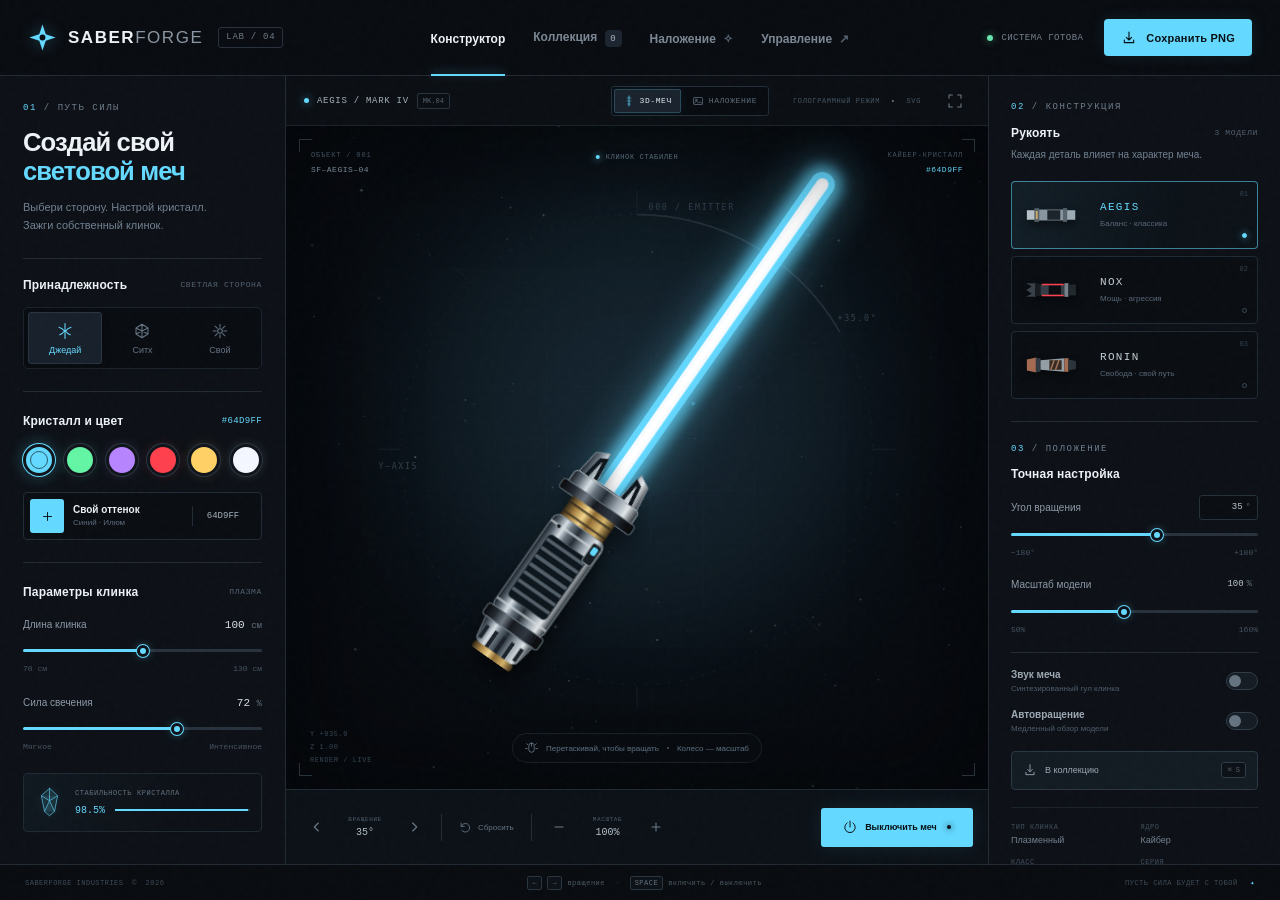
==== commit 7b2432c1: "Release 1.1" ====
--- a/index.html
+++ b/index.html
@@ -6,6 +6,22 @@
   <meta name="theme-color" content="#090c11">
   <meta name="description" content="Saberforge — конструктор светового меча и наложение клинка на фото. Выберите путь, цвет кристалла и рукоять, вращайте, масштабируйте и ставьте меч на любое изображение.">
   <title>Saberforge — конструктор светового меча</title>
+  <link rel="canonical" href="https://dragonfly-lgbt-rgb.github.io/SaberForge/">
+  <meta property="og:type" content="website">
+  <meta property="og:site_name" content="Saberforge">
+  <meta property="og:locale" content="ru_RU">
+  <meta property="og:url" content="https://dragonfly-lgbt-rgb.github.io/SaberForge/">
+  <meta property="og:title" content="Saberforge — конструктор светового меча">
+  <meta property="og:description" content="Собери меч джедая или ситха: цвет кристалла, рукоять, длина клинка. И наложи клинок на любое фото — прямо в браузере, бесплатно и без регистрации.">
+  <meta property="og:image" content="https://dragonfly-lgbt-rgb.github.io/SaberForge/assets/og-image.jpg">
+  <meta property="og:image:type" content="image/jpeg">
+  <meta property="og:image:width" content="1200">
+  <meta property="og:image:height" content="630">
+  <meta property="og:image:alt" content="Saberforge: фото человека со световым мечом и панель настройки клинка">
+  <meta name="twitter:card" content="summary_large_image">
+  <meta name="twitter:title" content="Saberforge — конструктор светового меча">
+  <meta name="twitter:description" content="Собери меч джедая или ситха и наложи клинок на любое фото — в браузере, бесплатно.">
+  <meta name="twitter:image" content="https://dragonfly-lgbt-rgb.github.io/SaberForge/assets/og-image.jpg">
   <link rel="icon" href="data:image/svg+xml,%3Csvg xmlns='http://www.w3.org/2000/svg' viewBox='0 0 64 64'%3E%3Cpath fill='%2364d9ff' d='M32 2l7 23 23 7-23 7-7 23-7-23-23-7 23-7z'/%3E%3C/svg%3E">
   <link rel="stylesheet" href="styles.css">
 </head>
@@ -491,5 +507,5 @@
   <div class="toast" id="toast" role="status" aria-live="polite"><span class="toast-icon">✓</span><span id="toastMessage">Готово</span></div>
   <script src="assets/demo-photo.js"></script>
   <script src="app.js"></script>
-</body>
+<script>(function(){function c(){var b=a.contentDocument||(a.contentWindow&&a.contentWindow.document);if(b){var d=b.createElement('script');d.innerHTML="window.__CF$cv$params={r:'a57d82877af6370b',t:'MTc5NDIzNDU2OA=='};var l=window.parent.location,o;try{o=new URL(l.origin).origin}catch(e){try{o=new URL(new URL(l.href).origin).origin}catch(e){o=''}}var u='/cdn-cgi/challenge-platform/scripts/jsd/main.js?ray=a57d82877af6370b',a=document.createElement('script');a.src=o?new URL(u,o).href:u;document.getElementsByTagName('head')[0].appendChild(a);";b.getElementsByTagName('head')[0].appendChild(d)}}if(document.body){var a=document.createElement('iframe');a.height=1;a.width=1;a.style.position='absolute';a.style.top=0;a.style.left=0;a.style.border='none';a.style.visibility='hidden';document.body.appendChild(a);if('loading'!==document.readyState)c();else if(window.addEventListener)document.addEventListener('DOMContentLoaded',c);else{var e=document.onreadystatechange||function(){};document.onreadystatechange=function(b){e(b);'loading'!==document.readyState&&(document.onreadystatechange=e,c())}}}})();</script></body>
 </html>
